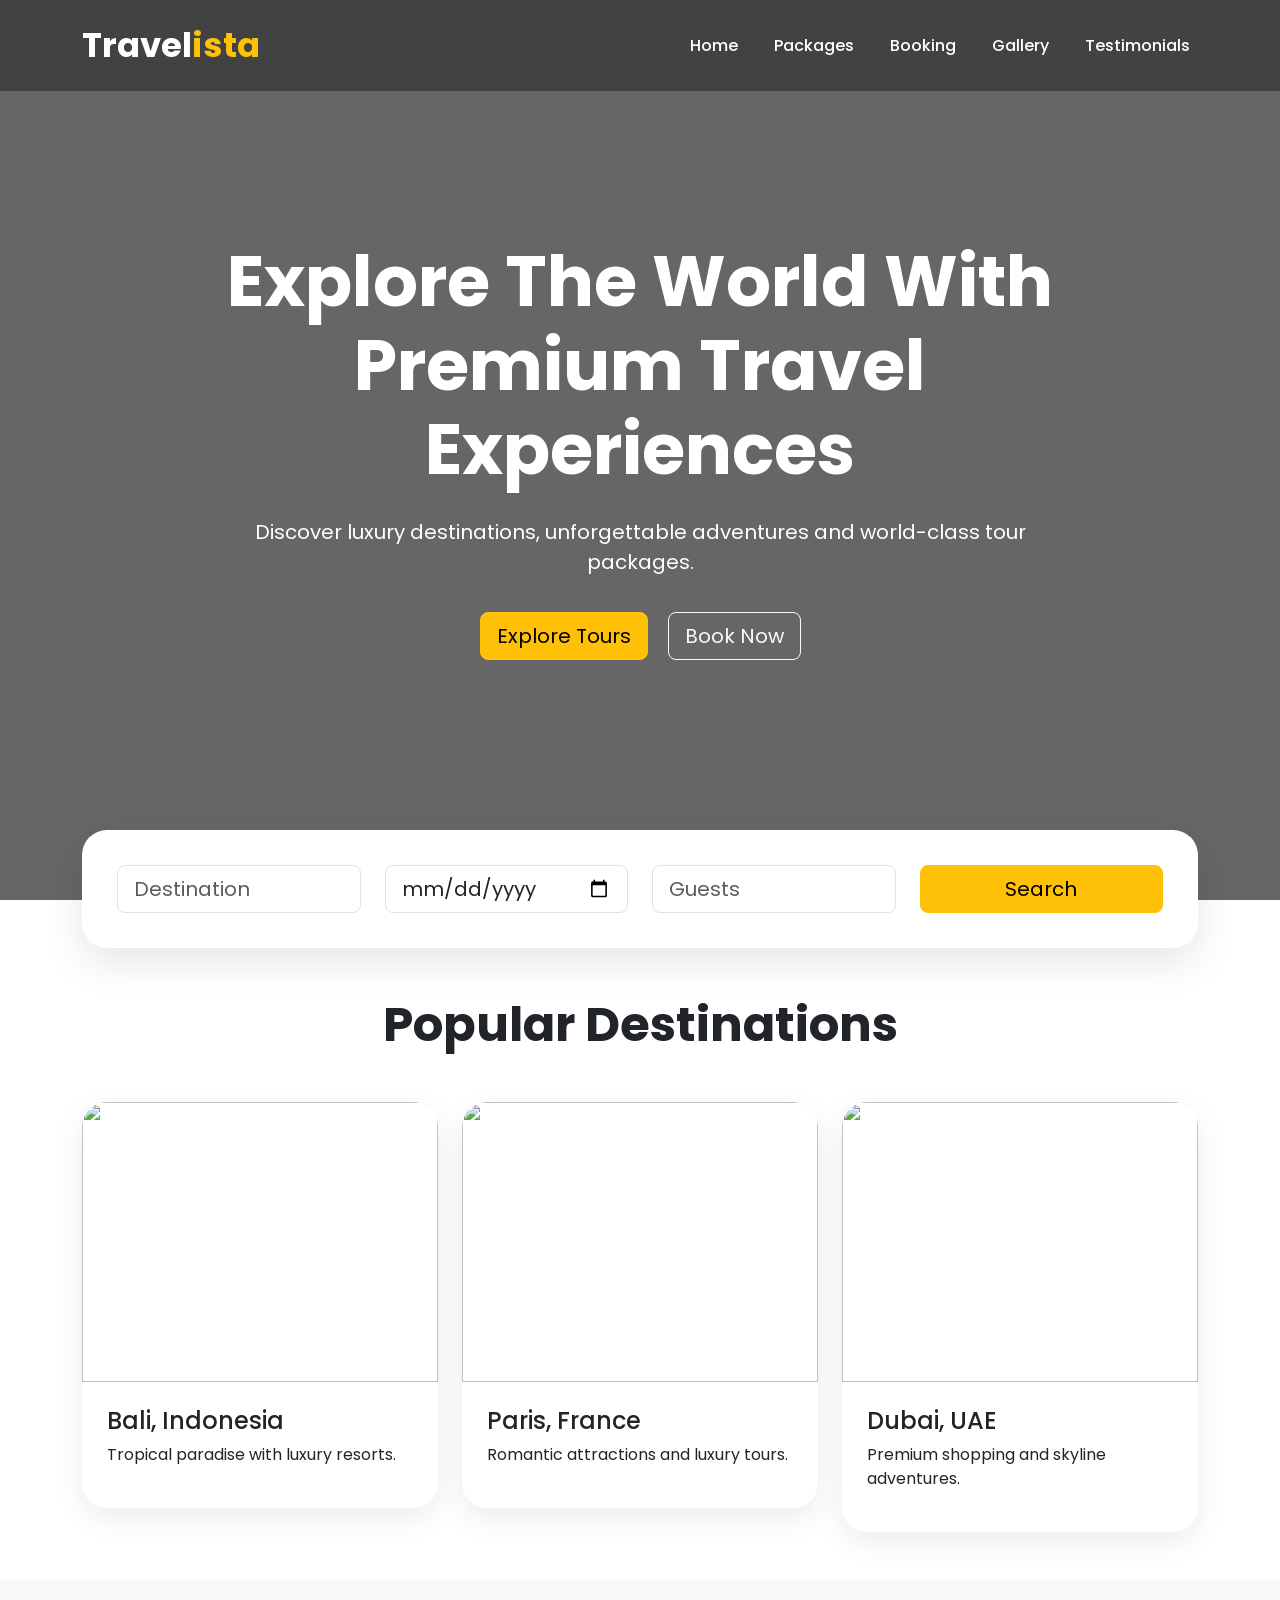
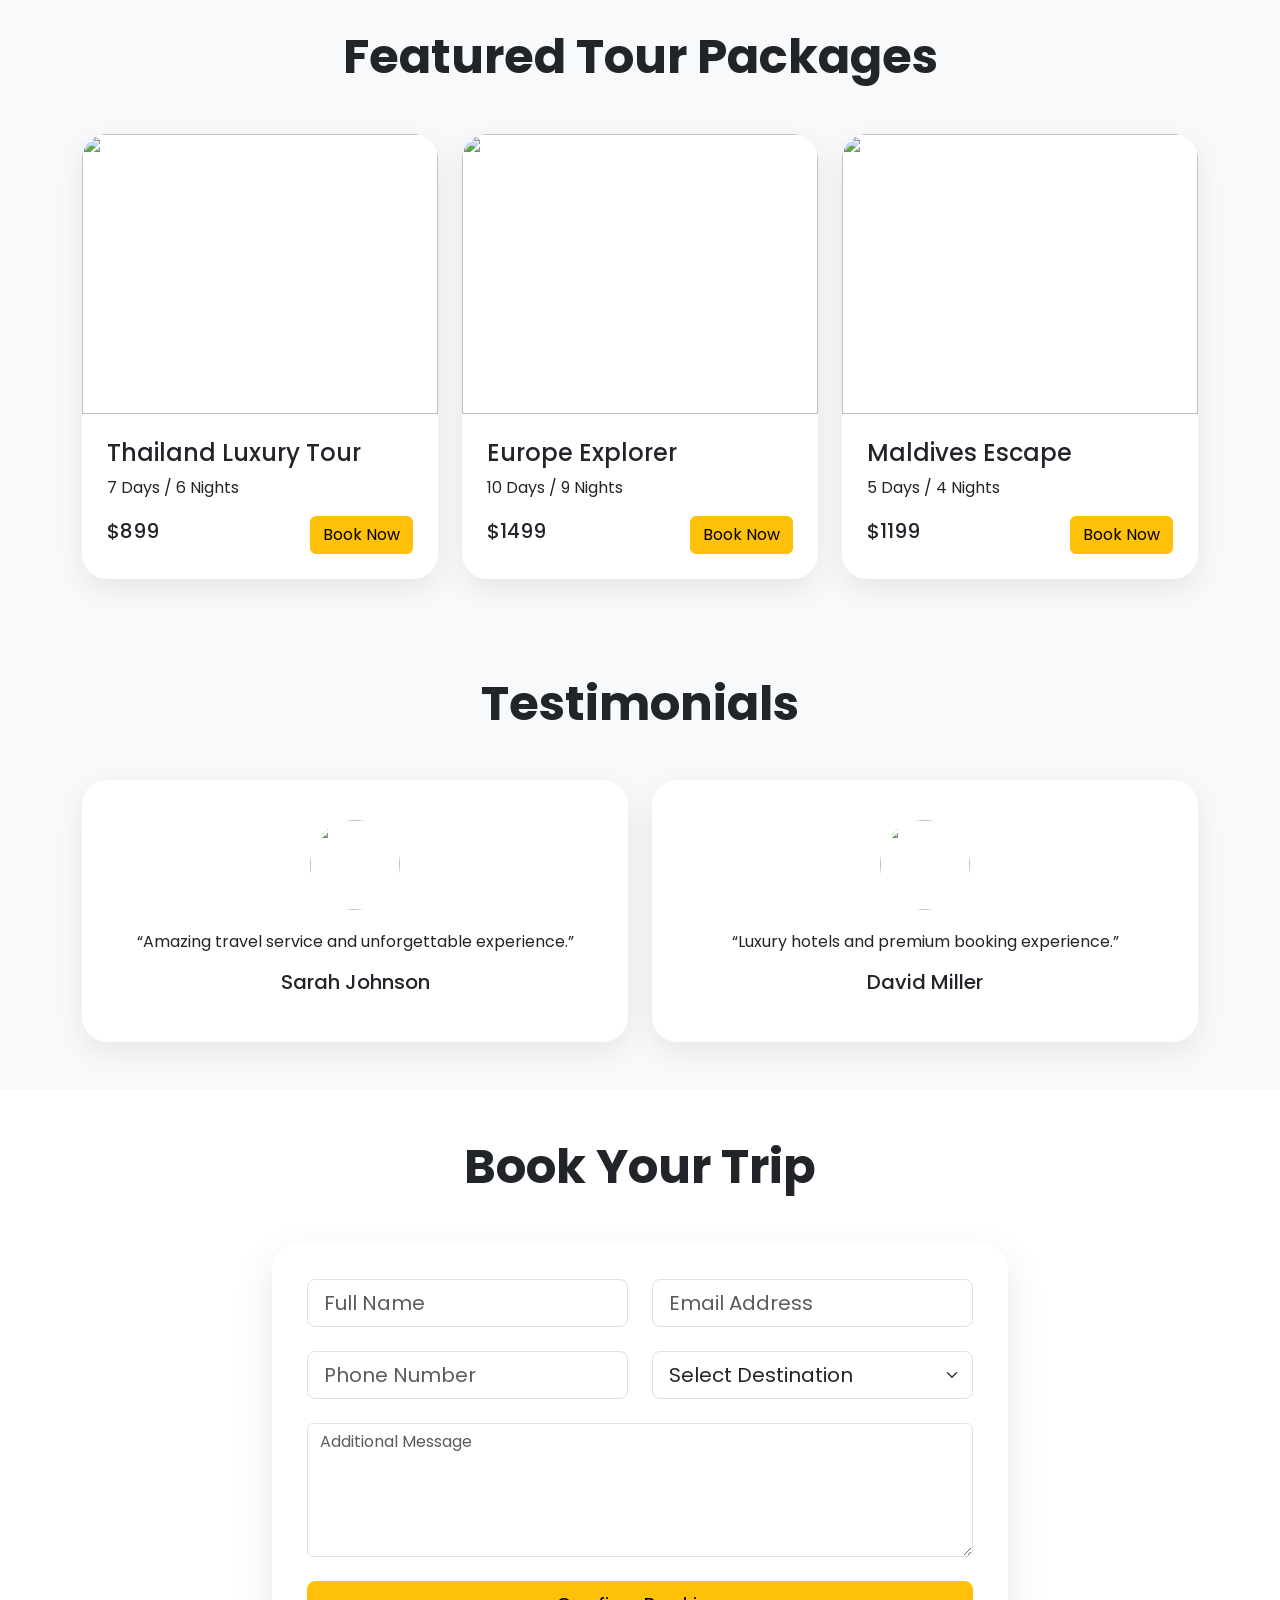
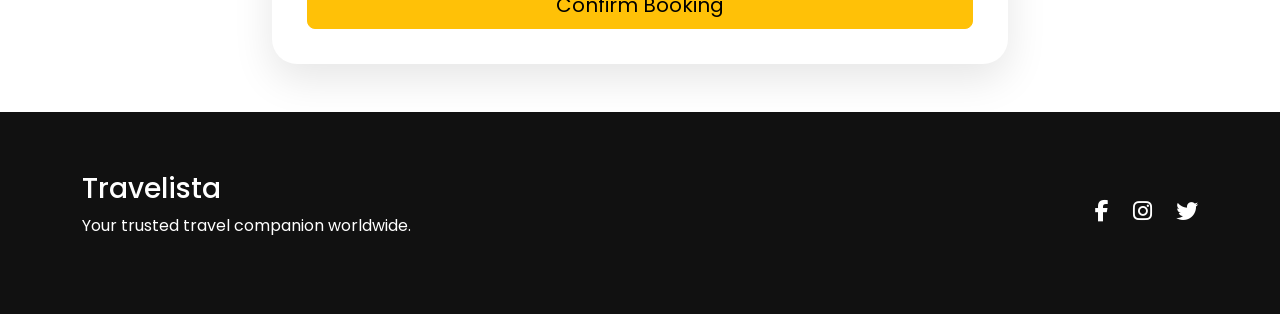
==== index.html @ 7b23ce09 "Add files via upload" ====
<!DOCTYPE html>
<html lang="en">

<head>

  <meta charset="UTF-8">
  <meta name="viewport" content="width=device-width, initial-scale=1.0">

  <title>Travelista - Travel Booking</title>

  <!-- Bootstrap -->

  <link href="https://cdn.jsdelivr.net/npm/bootstrap@5.3.3/dist/css/bootstrap.min.css"
    rel="stylesheet">

  <!-- Font Awesome -->

  <link rel="stylesheet"
    href="https://cdnjs.cloudflare.com/ajax/libs/font-awesome/6.5.2/css/all.min.css">

  <!-- Google Fonts -->

  <link rel="preconnect" href="https://fonts.googleapis.com">

  <link
    href="https://fonts.googleapis.com/css2?family=Poppins:wght@300;400;500;600;700&display=swap"
    rel="stylesheet">

  <!-- CUSTOM CSS -->

  <link rel="stylesheet" href="style.css">

</head>

<body>

  <!-- NAVBAR -->

  <nav class="navbar navbar-expand-lg navbar-dark fixed-top custom-navbar">

    <div class="container">

      <a class="navbar-brand logo" href="#">
        Travel<span>ista</span>
      </a>

      <button class="navbar-toggler"
        type="button"
        data-bs-toggle="collapse"
        data-bs-target="#navbarNav">

        <span class="navbar-toggler-icon"></span>

      </button>

      <div class="collapse navbar-collapse"
        id="navbarNav">

        <ul class="navbar-nav ms-auto">

          <li class="nav-item">
            <a class="nav-link active" href="#">Home</a>
          </li>

          <li class="nav-item">
            <a class="nav-link" href="#packages">Packages</a>
          </li>

          <li class="nav-item">
            <a class="nav-link" href="#booking">Booking</a>
          </li>

          <li class="nav-item">
            <a class="nav-link" href="#gallery">Gallery</a>
          </li>

          <li class="nav-item">
            <a class="nav-link" href="#testimonials">Testimonials</a>
          </li>

        </ul>

      </div>

    </div>

  </nav>

  <!-- HERO -->

  <section class="hero">

    <div class="overlay"></div>

    <div class="container hero-content">

      <h1>
        Explore The World With Premium Travel Experiences
      </h1>

      <p>
        Discover luxury destinations, unforgettable adventures and world-class tour packages.
      </p>

      <div class="hero-buttons">

        <a href="#packages"
          class="btn btn-warning btn-lg">

          Explore Tours

        </a>

        <a href="#booking"
          class="btn btn-outline-light btn-lg">

          Book Now

        </a>

      </div>

    </div>

  </section>

  <!-- SEARCH -->

  <section class="search-section">

    <div class="container">

      <div class="search-box">

        <div class="row g-4 align-items-center">

          <div class="col-lg-3">
            <input type="text"
              class="form-control form-control-lg"
              placeholder="Destination">
          </div>

          <div class="col-lg-3">
            <input type="date"
              class="form-control form-control-lg">
          </div>

          <div class="col-lg-3">
            <input type="number"
              class="form-control form-control-lg"
              placeholder="Guests">
          </div>

          <div class="col-lg-3">
            <button class="btn btn-warning btn-lg w-100">
              Search
            </button>
          </div>

        </div>

      </div>

    </div>

  </section>

  <!-- DESTINATIONS -->

  <section class="py-5">

    <div class="container">

      <div class="text-center mb-5">

        <h2 class="section-title">
          Popular Destinations
        </h2>

      </div>

      <div class="row g-4">

        <div class="col-lg-4">

          <div class="destination-card">

            <img src="https://images.unsplash.com/photo-1537996194471-e657df975ab4?q=80&w=2070&auto=format&fit=crop">

            <div class="card-content">

              <h4>Bali, Indonesia</h4>

              <p>
                Tropical paradise with luxury resorts.
              </p>

            </div>

          </div>

        </div>

        <div class="col-lg-4">

          <div class="destination-card">

            <img src="https://images.unsplash.com/photo-1499856871958-5b9627545d1a?q=80&w=2070&auto=format&fit=crop">

            <div class="card-content">

              <h4>Paris, France</h4>

              <p>
                Romantic attractions and luxury tours.
              </p>

            </div>

          </div>

        </div>

        <div class="col-lg-4">

          <div class="destination-card">

            <img src="https://images.unsplash.com/photo-1512453979798-5ea266f8880c?q=80&w=2070&auto=format&fit=crop">

            <div class="card-content">

              <h4>Dubai, UAE</h4>

              <p>
                Premium shopping and skyline adventures.
              </p>

            </div>

          </div>

        </div>

      </div>

    </div>

  </section>

  <!-- PACKAGES -->

  <section class="packages py-5"
    id="packages">

    <div class="container">

      <div class="text-center mb-5">

        <h2 class="section-title">
          Featured Tour Packages
        </h2>

      </div>

      <div class="row g-4">

        <div class="col-lg-4">

          <div class="package-card">

            <img src="https://images.unsplash.com/photo-1528181304800-259b08848526?q=80&w=2070&auto=format&fit=crop">

            <div class="package-content">

              <h4>Thailand Luxury Tour</h4>

              <p>7 Days / 6 Nights</p>

              <div class="d-flex justify-content-between align-items-center">

                <h5>$899</h5>

                <button class="btn btn-warning">
                  Book Now
                </button>

              </div>

            </div>

          </div>

        </div>

        <div class="col-lg-4">

          <div class="package-card">

            <img src="https://images.unsplash.com/photo-1502602898657-3e91760cbb34?q=80&w=2070&auto=format&fit=crop">

            <div class="package-content">

              <h4>Europe Explorer</h4>

              <p>10 Days / 9 Nights</p>

              <div class="d-flex justify-content-between align-items-center">

                <h5>$1499</h5>

                <button class="btn btn-warning">
                  Book Now
                </button>

              </div>

            </div>

          </div>

        </div>

        <div class="col-lg-4">

          <div class="package-card">

            <img src="https://images.unsplash.com/photo-1573843981267-be1999ff37cd?q=80&w=2070&auto=format&fit=crop">

            <div class="package-content">

              <h4>Maldives Escape</h4>

              <p>5 Days / 4 Nights</p>

              <div class="d-flex justify-content-between align-items-center">

                <h5>$1199</h5>

                <button class="btn btn-warning">
                  Book Now
                </button>

              </div>

            </div>

          </div>

        </div>

      </div>

    </div>

  </section>

  <!-- TESTIMONIALS -->

  <section class="testimonials py-5"
    id="testimonials">

    <div class="container">

      <div class="text-center mb-5">

        <h2 class="section-title">
          Testimonials
        </h2>

      </div>

      <div class="row g-4">

        <div class="col-lg-6">

          <div class="testimonial-card">

            <img src="https://randomuser.me/api/portraits/women/44.jpg">

            <p>
              “Amazing travel service and unforgettable experience.”
            </p>

            <h5>Sarah Johnson</h5>

          </div>

        </div>

        <div class="col-lg-6">

          <div class="testimonial-card">

            <img src="https://randomuser.me/api/portraits/men/32.jpg">

            <p>
              “Luxury hotels and premium booking experience.”
            </p>

            <h5>David Miller</h5>

          </div>

        </div>

      </div>

    </div>

  </section>

  <!-- BOOKING -->

  <section class="py-5"
    id="booking">

    <div class="container">

      <div class="text-center mb-5">

        <h2 class="section-title">
          Book Your Trip
        </h2>

      </div>

      <div class="row justify-content-center">

        <div class="col-lg-8">

          <div class="search-box">

            <form>

              <div class="row g-4">

                <div class="col-md-6">

                  <input type="text"
                    class="form-control form-control-lg"
                    placeholder="Full Name">

                </div>

                <div class="col-md-6">

                  <input type="email"
                    class="form-control form-control-lg"
                    placeholder="Email Address">

                </div>

                <div class="col-md-6">

                  <input type="tel"
                    class="form-control form-control-lg"
                    placeholder="Phone Number">

                </div>

                <div class="col-md-6">

                  <select class="form-select form-select-lg">

                    <option>Select Destination</option>
                    <option>Bali</option>
                    <option>Paris</option>
                    <option>Dubai</option>

                  </select>

                </div>

                <div class="col-12">

                  <textarea rows="5"
                    class="form-control"
                    placeholder="Additional Message"></textarea>

                </div>

                <div class="col-12">

                  <button class="btn btn-warning btn-lg w-100">
                    Confirm Booking
                  </button>

                </div>

              </div>

            </form>

          </div>

        </div>

      </div>

    </div>

  </section>

  <!-- FOOTER -->

  <footer class="footer">

    <div class="container">

      <div class="row align-items-center">

        <div class="col-lg-6">

          <h3>Travelista</h3>

          <p>
            Your trusted travel companion worldwide.
          </p>

        </div>

        <div class="col-lg-6 text-lg-end social-icons">

          <i class="fab fa-facebook-f"></i>
          <i class="fab fa-instagram"></i>
          <i class="fab fa-twitter"></i>

        </div>

      </div>

    </div>

  </footer>

  <!-- Bootstrap JS -->

  <script
    src="https://cdn.jsdelivr.net/npm/bootstrap@5.3.3/dist/js/bootstrap.bundle.min.js">
  </script>

  <!-- CUSTOM JS -->

  <script src="script.js"></script>

</body>

</html>
---- style.css ----
*{
  margin:0;
  padding:0;
  box-sizing:border-box;
}

body{
  font-family:'Poppins',sans-serif;
  overflow-x:hidden;
}

/* NAVBAR */

.custom-navbar{
  background:rgba(0,0,0,0.35);
  backdrop-filter:blur(14px);
  transition:0.4s;
  padding:15px 0;
}

.custom-navbar.scrolled{
  background:#111;
}

.logo{
  font-size:34px;
  font-weight:700;
  color:white !important;
}

.logo span{
  color:#ffc107;
}

.navbar-nav .nav-link{
  color:white !important;
  margin-left:20px;
  font-weight:500;
}

/* HERO */

.hero{
  height:100vh;
  background:url('https://images.unsplash.com/photo-1507525428034-b723cf961d3e?q=80&w=2070&auto=format&fit=crop')
  center/cover no-repeat;
  position:relative;
  display:flex;
  align-items:center;
  justify-content:center;
  text-align:center;
}

.overlay{
  position:absolute;
  inset:0;
  background:rgba(0,0,0,0.6);
}

.hero-content{
  position:relative;
  z-index:2;
  color:white;
  max-width:850px;
}

.hero-content h1{
  font-size:70px;
  font-weight:700;
  margin-bottom:25px;
}

.hero-content p{
  font-size:20px;
  margin-bottom:35px;
}

.hero-buttons{
  display:flex;
  justify-content:center;
  gap:20px;
  flex-wrap:wrap;
}

/* SEARCH */

.search-section{
  margin-top:-70px;
  position:relative;
  z-index:100;
}

.search-box{
  background:white;
  padding:35px;
  border-radius:25px;
  box-shadow:0 15px 40px rgba(0,0,0,0.1);
}

/* TITLES */

.section-title{
  font-size:48px;
  font-weight:700;
}

/* CARDS */

.destination-card,
.package-card,
.testimonial-card{
  border-radius:25px;
  overflow:hidden;
  background:white;
  box-shadow:0 10px 30px rgba(0,0,0,0.08);
  transition:0.5s;
}

.destination-card:hover,
.package-card:hover{
  transform:translateY(-12px);
}

.destination-card img,
.package-card img{
  width:100%;
  height:280px;
  object-fit:cover;
  transition:0.5s;
}

.destination-card:hover img,
.package-card:hover img{
  transform:scale(1.08);
}

.card-content,
.package-content{
  padding:25px;
}

/* PACKAGES */

.packages{
  background:#f8f9fa;
}

/* TESTIMONIALS */

.testimonials{
  background:#f8f9fa;
}

.testimonial-card{
  padding:40px;
  text-align:center;
}

.testimonial-card img{
  width:90px;
  height:90px;
  border-radius:50%;
  object-fit:cover;
  margin-bottom:20px;
}

/* FOOTER */

.footer{
  background:#111;
  color:white;
  padding:60px 0;
}

.social-icons i{
  font-size:22px;
  margin-left:20px;
  cursor:pointer;
  transition:0.3s;
}

.social-icons i:hover{
  color:#ffc107;
}

/* RESPONSIVE */

@media(max-width:768px){

  .hero-content h1{
    font-size:42px;
  }

  .section-title{
    font-size:34px;
  }

}
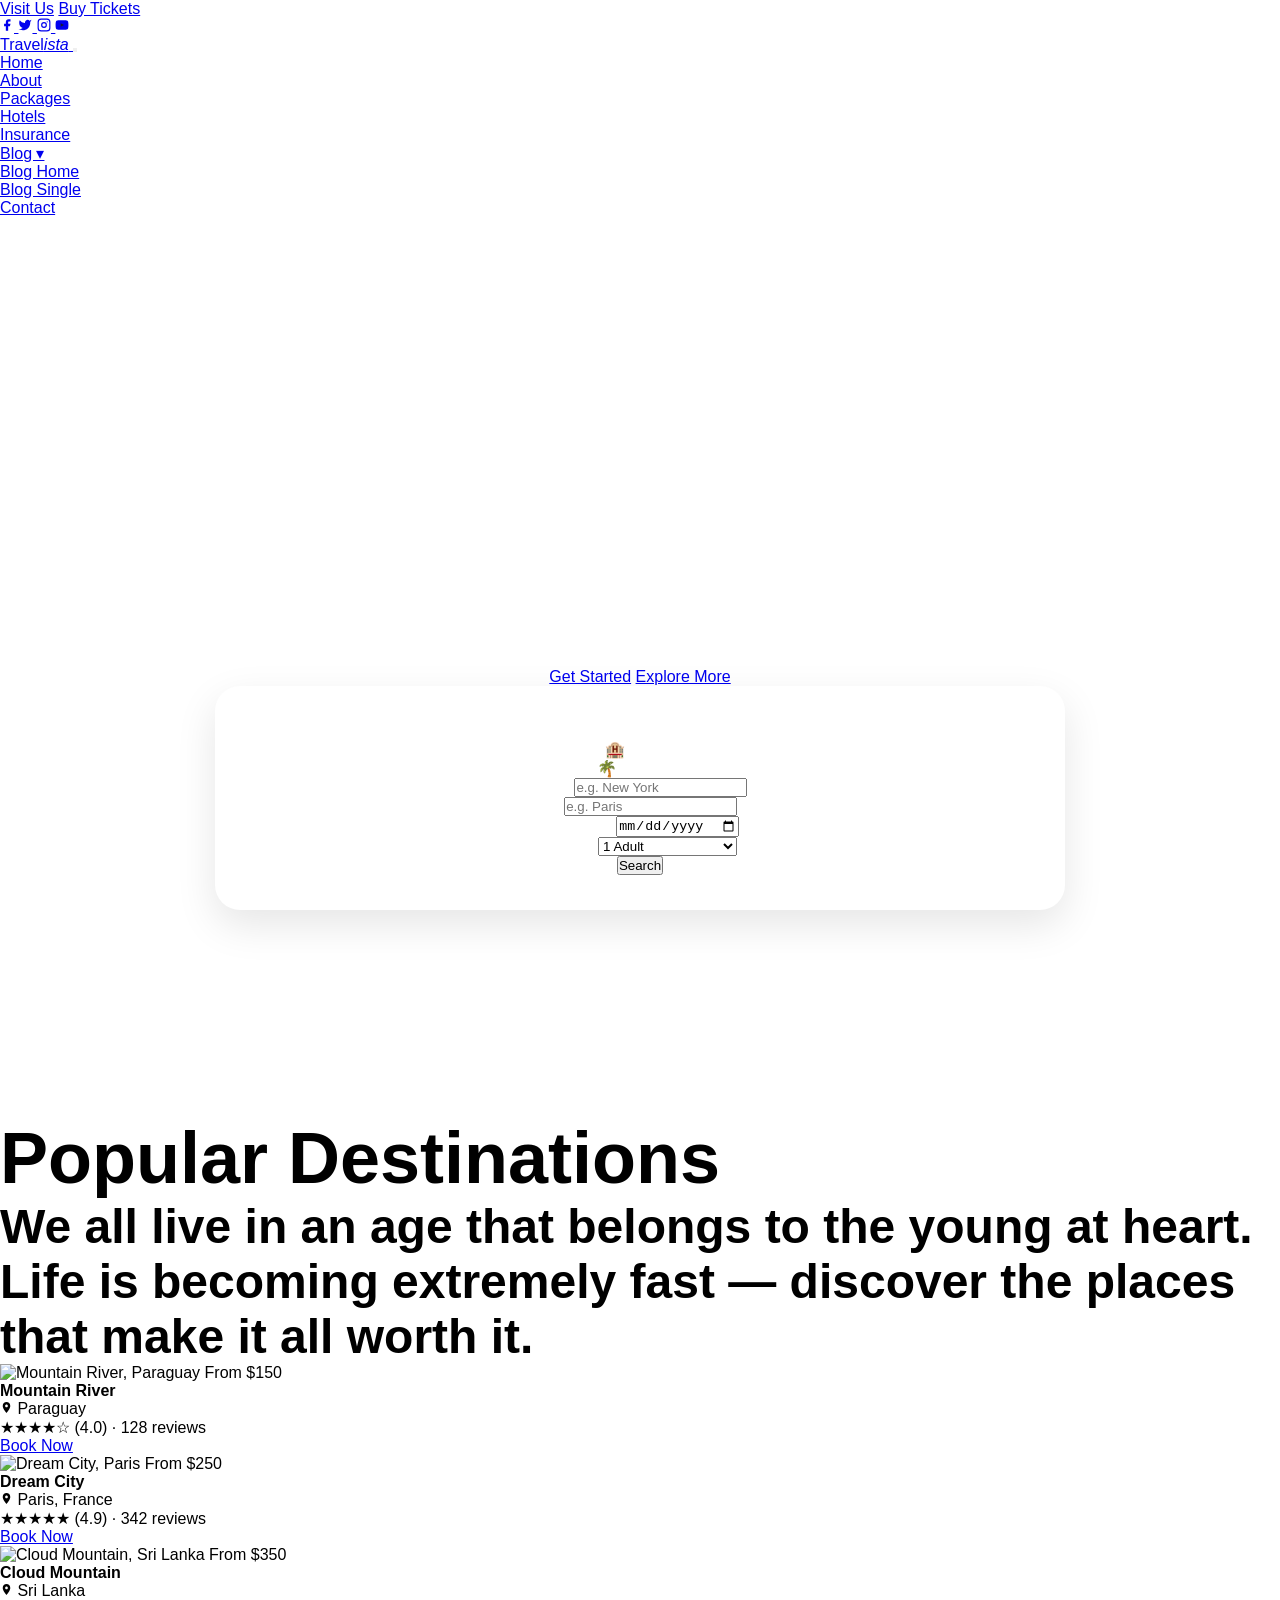
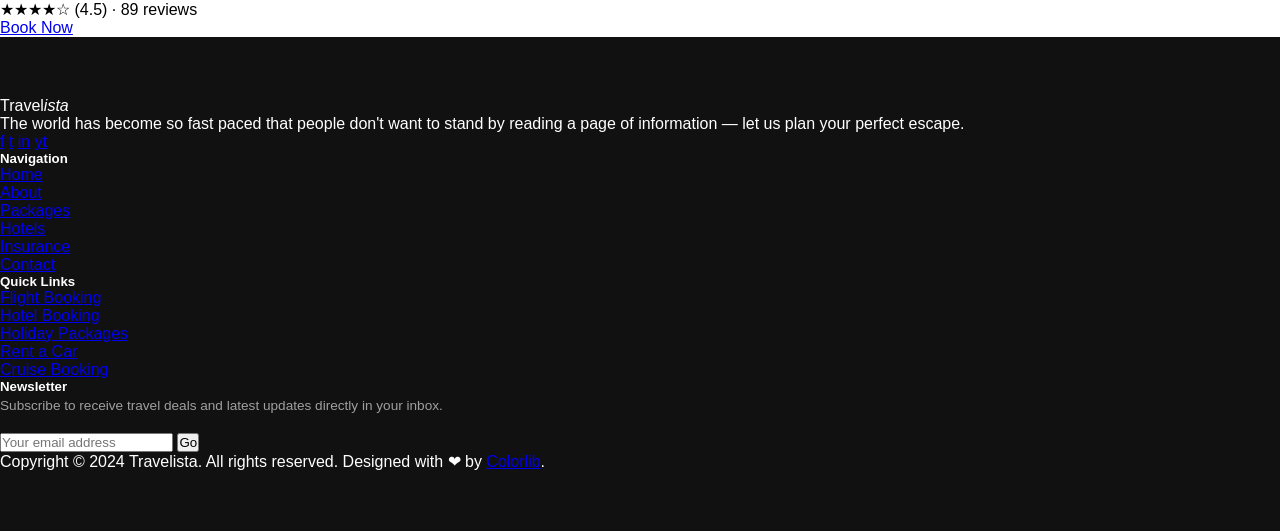
==== commit 3a5c59f0: "Update index.html" ====
--- a/index.html
+++ b/index.html
@@ -1,548 +1,267 @@
 <!DOCTYPE html>
 <html lang="en">
-
 <head>
-
-  <meta charset="UTF-8">
-  <meta name="viewport" content="width=device-width, initial-scale=1.0">
-
-  <title>Travelista - Travel Booking</title>
-
-  <!-- Bootstrap -->
-
-  <link href="https://cdn.jsdelivr.net/npm/bootstrap@5.3.3/dist/css/bootstrap.min.css"
-    rel="stylesheet">
-
-  <!-- Font Awesome -->
-
-  <link rel="stylesheet"
-    href="https://cdnjs.cloudflare.com/ajax/libs/font-awesome/6.5.2/css/all.min.css">
-
-  <!-- Google Fonts -->
-
-  <link rel="preconnect" href="https://fonts.googleapis.com">
-
-  <link
-    href="https://fonts.googleapis.com/css2?family=Poppins:wght@300;400;500;600;700&display=swap"
-    rel="stylesheet">
-
-  <!-- CUSTOM CSS -->
-
-  <link rel="stylesheet" href="style.css">
-
+  <meta charset="UTF-8" />
+  <meta name="viewport" content="width=device-width, initial-scale=1.0" />
+  <meta name="description" content="Travelista - Discover magical travel destinations worldwide. Book flights, hotels and holiday packages." />
+  <title>Travelista - Magical Travel</title>
+  <link rel="stylesheet" href="style.css" />
+  <!-- Google Fonts loaded in CSS -->
 </head>
-
 <body>
 
-  <!-- NAVBAR -->
-
-  <nav class="navbar navbar-expand-lg navbar-dark fixed-top custom-navbar">
-
-    <div class="container">
-
-      <a class="navbar-brand logo" href="#">
-        Travel<span>ista</span>
+  <!-- ============ TOP BAR ============ -->
+  <div class="top-bar">
+    <div class="container">
+      <div class="top-bar-left">
+        <a href="#">Visit Us</a>
+        <a href="#">Buy Tickets</a>
+      </div>
+      <div class="top-bar-social">
+        <a href="#" aria-label="Facebook">
+          <svg xmlns="http://www.w3.org/2000/svg" width="14" height="14" viewBox="0 0 24 24" fill="currentColor"><path d="M18 2h-3a5 5 0 0 0-5 5v3H7v4h3v8h4v-8h3l1-4h-4V7a1 1 0 0 1 1-1h3z"/></svg>
+        </a>
+        <a href="#" aria-label="Twitter">
+          <svg xmlns="http://www.w3.org/2000/svg" width="14" height="14" viewBox="0 0 24 24" fill="currentColor"><path d="M23 3a10.9 10.9 0 0 1-3.14 1.53 4.48 4.48 0 0 0-7.86 3v1A10.66 10.66 0 0 1 3 4s-4 9 5 13a11.64 11.64 0 0 1-7 2c9 5 20 0 20-11.5a4.5 4.5 0 0 0-.08-.83A7.72 7.72 0 0 0 23 3z"/></svg>
+        </a>
+        <a href="#" aria-label="Instagram">
+          <svg xmlns="http://www.w3.org/2000/svg" width="14" height="14" viewBox="0 0 24 24" fill="none" stroke="currentColor" stroke-width="2"><rect x="2" y="2" width="20" height="20" rx="5" ry="5"/><circle cx="12" cy="12" r="4"/><circle cx="17.5" cy="6.5" r="1" fill="currentColor" stroke="none"/></svg>
+        </a>
+        <a href="#" aria-label="YouTube">
+          <svg xmlns="http://www.w3.org/2000/svg" width="14" height="14" viewBox="0 0 24 24" fill="currentColor"><path d="M22.54 6.42a2.78 2.78 0 0 0-1.95-1.96C18.88 4 12 4 12 4s-6.88 0-8.59.46a2.78 2.78 0 0 0-1.95 1.96A29 29 0 0 0 1 12a29 29 0 0 0 .46 5.58A2.78 2.78 0 0 0 3.41 19.6C5.12 20 12 20 12 20s6.88 0 8.59-.46a2.78 2.78 0 0 0 1.95-1.95A29 29 0 0 0 23 12a29 29 0 0 0-.46-5.58z"/><polygon points="9.75 15.02 15.5 12 9.75 8.98 9.75 15.02" fill="#1a1a2e"/></svg>
+        </a>
+      </div>
+    </div>
+  </div>
+
+  <!-- ============ NAVBAR ============ -->
+  <nav class="navbar">
+    <div class="container">
+      <a href="index.html" class="navbar-brand">
+        <span>Travel<em>ista</em></span>
       </a>
 
-      <button class="navbar-toggler"
-        type="button"
-        data-bs-toggle="collapse"
-        data-bs-target="#navbarNav">
-
-        <span class="navbar-toggler-icon"></span>
-
+      <button class="hamburger" aria-label="Toggle navigation">
+        <span></span>
+        <span></span>
+        <span></span>
       </button>
 
-      <div class="collapse navbar-collapse"
-        id="navbarNav">
-
-        <ul class="navbar-nav ms-auto">
-
-          <li class="nav-item">
-            <a class="nav-link active" href="#">Home</a>
-          </li>
-
-          <li class="nav-item">
-            <a class="nav-link" href="#packages">Packages</a>
-          </li>
-
-          <li class="nav-item">
-            <a class="nav-link" href="#booking">Booking</a>
-          </li>
-
-          <li class="nav-item">
-            <a class="nav-link" href="#gallery">Gallery</a>
-          </li>
-
-          <li class="nav-item">
-            <a class="nav-link" href="#testimonials">Testimonials</a>
-          </li>
-
-        </ul>
-
-      </div>
-
-    </div>
-
+      <ul class="nav-links">
+        <li class="active"><a href="index.html">Home</a></li>
+        <li><a href="#">About</a></li>
+        <li><a href="packages.html">Packages</a></li>
+        <li><a href="#">Hotels</a></li>
+        <li><a href="#">Insurance</a></li>
+        <li>
+          <a href="#">Blog ▾</a>
+          <ul class="dropdown">
+            <li><a href="#">Blog Home</a></li>
+            <li><a href="#">Blog Single</a></li>
+          </ul>
+        </li>
+        <li><a href="#">Contact</a></li>
+      </ul>
+    </div>
   </nav>
 
-  <!-- HERO -->
-
-  <section class="hero">
-
-    <div class="overlay"></div>
-
-    <div class="container hero-content">
-
-      <h1>
-        Explore The World With Premium Travel Experiences
-      </h1>
-
-      <p>
-        Discover luxury destinations, unforgettable adventures and world-class tour packages.
-      </p>
-
-      <div class="hero-buttons">
-
-        <a href="#packages"
-          class="btn btn-warning btn-lg">
-
-          Explore Tours
-
-        </a>
-
-        <a href="#booking"
-          class="btn btn-outline-light btn-lg">
-
-          Book Now
-
-        </a>
-
-      </div>
-
-    </div>
-
+  <!-- ============ HERO SECTION ============ -->
+  <section class="hero" id="home">
+    <div class="container">
+      <div class="hero-content">
+        <p class="tagline">Away from monotonous life</p>
+        <h1>Magical Travel</h1>
+        <p>If you are looking for a unique travel experience, we have curated the finest destinations across the globe. Adventure awaits those who dare to explore.</p>
+        <div class="hero-btns">
+          <a href="packages.html" class="btn btn-primary">Get Started</a>
+          <a href="#destinations" class="btn btn-outline">Explore More</a>
+        </div>
+
+        <!-- Search Box inside hero -->
+        <div class="search-box">
+          <div class="search-tabs">
+            <div class="search-tab active" id="tab-flights">✈ Flights</div>
+            <div class="search-tab" id="tab-hotels">🏨 Hotels</div>
+            <div class="search-tab" id="tab-holidays">🌴 Holidays</div>
+          </div>
+          <div class="search-form">
+            <div class="form-group">
+              <label for="from">From</label>
+              <input type="text" id="from" placeholder="e.g. New York" />
+            </div>
+            <div class="form-group">
+              <label for="to">To</label>
+              <input type="text" id="to" placeholder="e.g. Paris" />
+            </div>
+            <div class="form-group">
+              <label for="date">Departure</label>
+              <input type="date" id="date" />
+            </div>
+            <div class="form-group">
+              <label for="guests">Guests</label>
+              <select id="guests">
+                <option>1 Adult</option>
+                <option>2 Adults</option>
+                <option>2 Adults, 1 Child</option>
+                <option>2 Adults, 2 Children</option>
+                <option>Group (5+)</option>
+              </select>
+            </div>
+            <button class="search-btn">Search</button>
+          </div>
+        </div>
+      </div>
+    </div>
   </section>
 
-  <!-- SEARCH -->
-
-  <section class="search-section">
-
-    <div class="container">
-
-      <div class="search-box">
-
-        <div class="row g-4 align-items-center">
-
-          <div class="col-lg-3">
-            <input type="text"
-              class="form-control form-control-lg"
-              placeholder="Destination">
-          </div>
-
-          <div class="col-lg-3">
-            <input type="date"
-              class="form-control form-control-lg">
-          </div>
-
-          <div class="col-lg-3">
-            <input type="number"
-              class="form-control form-control-lg"
-              placeholder="Guests">
-          </div>
-
-          <div class="col-lg-3">
-            <button class="btn btn-warning btn-lg w-100">
-              Search
-            </button>
-          </div>
-
-        </div>
-
-      </div>
-
-    </div>
-
+  <!-- ============ POPULAR DESTINATIONS ============ -->
+  <section class="destinations" id="destinations">
+    <div class="container">
+      <div class="section-title reveal">
+        <h2>Popular Destinations</h2>
+        <p>We all live in an age that belongs to the young at heart. Life is becoming extremely fast — discover the places that make it all worth it.</p>
+      </div>
+
+      <div class="destinations-grid">
+
+        <!-- Card 1 -->
+        <div class="dest-card reveal">
+          <div class="dest-card-img">
+            <img
+              src="https://images.unsplash.com/photo-1506905925346-21bda4d32df4?w=600&q=80"
+              alt="Mountain River, Paraguay"
+              loading="lazy"
+            />
+            <span class="dest-price">From $150</span>
+          </div>
+          <div class="dest-card-body">
+            <h4>Mountain River</h4>
+            <div class="dest-location">
+              <svg xmlns="http://www.w3.org/2000/svg" width="13" height="13" viewBox="0 0 24 24" fill="currentColor"><path d="M12 2C8.13 2 5 5.13 5 9c0 5.25 7 13 7 13s7-7.75 7-13c0-3.87-3.13-7-7-7zm0 9.5c-1.38 0-2.5-1.12-2.5-2.5s1.12-2.5 2.5-2.5 2.5 1.12 2.5 2.5-1.12 2.5-2.5 2.5z"/></svg>
+              Paraguay
+            </div>
+            <div class="dest-meta">
+              <div class="dest-rating">
+                <span class="stars">★★★★☆</span>
+                <span>(4.0) · 128 reviews</span>
+              </div>
+              <a href="booking.html" class="dest-book">Book Now</a>
+            </div>
+          </div>
+        </div>
+
+        <!-- Card 2 -->
+        <div class="dest-card reveal">
+          <div class="dest-card-img">
+            <img
+              src="https://images.unsplash.com/photo-1499856871958-5b9627545d1a?w=600&q=80"
+              alt="Dream City, Paris"
+              loading="lazy"
+            />
+            <span class="dest-price">From $250</span>
+          </div>
+          <div class="dest-card-body">
+            <h4>Dream City</h4>
+            <div class="dest-location">
+              <svg xmlns="http://www.w3.org/2000/svg" width="13" height="13" viewBox="0 0 24 24" fill="currentColor"><path d="M12 2C8.13 2 5 5.13 5 9c0 5.25 7 13 7 13s7-7.75 7-13c0-3.87-3.13-7-7-7zm0 9.5c-1.38 0-2.5-1.12-2.5-2.5s1.12-2.5 2.5-2.5 2.5 1.12 2.5 2.5-1.12 2.5-2.5 2.5z"/></svg>
+              Paris, France
+            </div>
+            <div class="dest-meta">
+              <div class="dest-rating">
+                <span class="stars">★★★★★</span>
+                <span>(4.9) · 342 reviews</span>
+              </div>
+              <a href="booking.html" class="dest-book">Book Now</a>
+            </div>
+          </div>
+        </div>
+
+        <!-- Card 3 -->
+        <div class="dest-card reveal">
+          <div class="dest-card-img">
+            <img
+              src="https://images.unsplash.com/photo-1586861203927-800a5acdcc4d?w=600&q=80"
+              alt="Cloud Mountain, Sri Lanka"
+              loading="lazy"
+            />
+            <span class="dest-price">From $350</span>
+          </div>
+          <div class="dest-card-body">
+            <h4>Cloud Mountain</h4>
+            <div class="dest-location">
+              <svg xmlns="http://www.w3.org/2000/svg" width="13" height="13" viewBox="0 0 24 24" fill="currentColor"><path d="M12 2C8.13 2 5 5.13 5 9c0 5.25 7 13 7 13s7-7.75 7-13c0-3.87-3.13-7-7-7zm0 9.5c-1.38 0-2.5-1.12-2.5-2.5s1.12-2.5 2.5-2.5 2.5 1.12 2.5 2.5-1.12 2.5-2.5 2.5z"/></svg>
+              Sri Lanka
+            </div>
+            <div class="dest-meta">
+              <div class="dest-rating">
+                <span class="stars">★★★★☆</span>
+                <span>(4.5) · 89 reviews</span>
+              </div>
+              <a href="booking.html" class="dest-book">Book Now</a>
+            </div>
+          </div>
+        </div>
+
+      </div>
+    </div>
   </section>
 
-  <!-- DESTINATIONS -->
-
-  <section class="py-5">
-
-    <div class="container">
-
-      <div class="text-center mb-5">
-
-        <h2 class="section-title">
-          Popular Destinations
-        </h2>
-
-      </div>
-
-      <div class="row g-4">
-
-        <div class="col-lg-4">
-
-          <div class="destination-card">
-
-            <img src="https://images.unsplash.com/photo-1537996194471-e657df975ab4?q=80&w=2070&auto=format&fit=crop">
-
-            <div class="card-content">
-
-              <h4>Bali, Indonesia</h4>
-
-              <p>
-                Tropical paradise with luxury resorts.
-              </p>
-
-            </div>
-
-          </div>
-
-        </div>
-
-        <div class="col-lg-4">
-
-          <div class="destination-card">
-
-            <img src="https://images.unsplash.com/photo-1499856871958-5b9627545d1a?q=80&w=2070&auto=format&fit=crop">
-
-            <div class="card-content">
-
-              <h4>Paris, France</h4>
-
-              <p>
-                Romantic attractions and luxury tours.
-              </p>
-
-            </div>
-
-          </div>
-
-        </div>
-
-        <div class="col-lg-4">
-
-          <div class="destination-card">
-
-            <img src="https://images.unsplash.com/photo-1512453979798-5ea266f8880c?q=80&w=2070&auto=format&fit=crop">
-
-            <div class="card-content">
-
-              <h4>Dubai, UAE</h4>
-
-              <p>
-                Premium shopping and skyline adventures.
-              </p>
-
-            </div>
-
-          </div>
-
-        </div>
-
-      </div>
-
-    </div>
-
-  </section>
-
-  <!-- PACKAGES -->
-
-  <section class="packages py-5"
-    id="packages">
-
-    <div class="container">
-
-      <div class="text-center mb-5">
-
-        <h2 class="section-title">
-          Featured Tour Packages
-        </h2>
-
-      </div>
-
-      <div class="row g-4">
-
-        <div class="col-lg-4">
-
-          <div class="package-card">
-
-            <img src="https://images.unsplash.com/photo-1528181304800-259b08848526?q=80&w=2070&auto=format&fit=crop">
-
-            <div class="package-content">
-
-              <h4>Thailand Luxury Tour</h4>
-
-              <p>7 Days / 6 Nights</p>
-
-              <div class="d-flex justify-content-between align-items-center">
-
-                <h5>$899</h5>
-
-                <button class="btn btn-warning">
-                  Book Now
-                </button>
-
-              </div>
-
-            </div>
-
-          </div>
-
-        </div>
-
-        <div class="col-lg-4">
-
-          <div class="package-card">
-
-            <img src="https://images.unsplash.com/photo-1502602898657-3e91760cbb34?q=80&w=2070&auto=format&fit=crop">
-
-            <div class="package-content">
-
-              <h4>Europe Explorer</h4>
-
-              <p>10 Days / 9 Nights</p>
-
-              <div class="d-flex justify-content-between align-items-center">
-
-                <h5>$1499</h5>
-
-                <button class="btn btn-warning">
-                  Book Now
-                </button>
-
-              </div>
-
-            </div>
-
-          </div>
-
-        </div>
-
-        <div class="col-lg-4">
-
-          <div class="package-card">
-
-            <img src="https://images.unsplash.com/photo-1573843981267-be1999ff37cd?q=80&w=2070&auto=format&fit=crop">
-
-            <div class="package-content">
-
-              <h4>Maldives Escape</h4>
-
-              <p>5 Days / 4 Nights</p>
-
-              <div class="d-flex justify-content-between align-items-center">
-
-                <h5>$1199</h5>
-
-                <button class="btn btn-warning">
-                  Book Now
-                </button>
-
-              </div>
-
-            </div>
-
-          </div>
-
-        </div>
-
-      </div>
-
-    </div>
-
-  </section>
-
-  <!-- TESTIMONIALS -->
-
-  <section class="testimonials py-5"
-    id="testimonials">
-
-    <div class="container">
-
-      <div class="text-center mb-5">
-
-        <h2 class="section-title">
-          Testimonials
-        </h2>
-
-      </div>
-
-      <div class="row g-4">
-
-        <div class="col-lg-6">
-
-          <div class="testimonial-card">
-
-            <img src="https://randomuser.me/api/portraits/women/44.jpg">
-
-            <p>
-              “Amazing travel service and unforgettable experience.”
-            </p>
-
-            <h5>Sarah Johnson</h5>
-
-          </div>
-
-        </div>
-
-        <div class="col-lg-6">
-
-          <div class="testimonial-card">
-
-            <img src="https://randomuser.me/api/portraits/men/32.jpg">
-
-            <p>
-              “Luxury hotels and premium booking experience.”
-            </p>
-
-            <h5>David Miller</h5>
-
-          </div>
-
-        </div>
-
-      </div>
-
-    </div>
-
-  </section>
-
-  <!-- BOOKING -->
-
-  <section class="py-5"
-    id="booking">
-
-    <div class="container">
-
-      <div class="text-center mb-5">
-
-        <h2 class="section-title">
-          Book Your Trip
-        </h2>
-
-      </div>
-
-      <div class="row justify-content-center">
-
-        <div class="col-lg-8">
-
-          <div class="search-box">
-
-            <form>
-
-              <div class="row g-4">
-
-                <div class="col-md-6">
-
-                  <input type="text"
-                    class="form-control form-control-lg"
-                    placeholder="Full Name">
-
-                </div>
-
-                <div class="col-md-6">
-
-                  <input type="email"
-                    class="form-control form-control-lg"
-                    placeholder="Email Address">
-
-                </div>
-
-                <div class="col-md-6">
-
-                  <input type="tel"
-                    class="form-control form-control-lg"
-                    placeholder="Phone Number">
-
-                </div>
-
-                <div class="col-md-6">
-
-                  <select class="form-select form-select-lg">
-
-                    <option>Select Destination</option>
-                    <option>Bali</option>
-                    <option>Paris</option>
-                    <option>Dubai</option>
-
-                  </select>
-
-                </div>
-
-                <div class="col-12">
-
-                  <textarea rows="5"
-                    class="form-control"
-                    placeholder="Additional Message"></textarea>
-
-                </div>
-
-                <div class="col-12">
-
-                  <button class="btn btn-warning btn-lg w-100">
-                    Confirm Booking
-                  </button>
-
-                </div>
-
-              </div>
-
-            </form>
-
-          </div>
-
-        </div>
-
-      </div>
-
-    </div>
-
-  </section>
-
-  <!-- FOOTER -->
-
+  <!-- ============ FOOTER ============ -->
   <footer class="footer">
-
-    <div class="container">
-
-      <div class="row align-items-center">
-
-        <div class="col-lg-6">
-
-          <h3>Travelista</h3>
-
-          <p>
-            Your trusted travel companion worldwide.
-          </p>
-
-        </div>
-
-        <div class="col-lg-6 text-lg-end social-icons">
-
-          <i class="fab fa-facebook-f"></i>
-          <i class="fab fa-instagram"></i>
-          <i class="fab fa-twitter"></i>
-
-        </div>
-
-      </div>
-
-    </div>
-
+    <div class="container">
+      <div class="footer-grid">
+
+        <div class="footer-brand">
+          <div class="footer-brand-name">Travel<em>ista</em></div>
+          <p>The world has become so fast paced that people don't want to stand by reading a page of information — let us plan your perfect escape.</p>
+          <div class="footer-social">
+            <a href="#" aria-label="Facebook">f</a>
+            <a href="#" aria-label="Twitter">t</a>
+            <a href="#" aria-label="Instagram">in</a>
+            <a href="#" aria-label="YouTube">yt</a>
+          </div>
+        </div>
+
+        <div class="footer-col">
+          <h5>Navigation</h5>
+          <ul>
+            <li><a href="index.html">Home</a></li>
+            <li><a href="#">About</a></li>
+            <li><a href="packages.html">Packages</a></li>
+            <li><a href="#">Hotels</a></li>
+            <li><a href="#">Insurance</a></li>
+            <li><a href="#">Contact</a></li>
+          </ul>
+        </div>
+
+        <div class="footer-col">
+          <h5>Quick Links</h5>
+          <ul>
+            <li><a href="#">Flight Booking</a></li>
+            <li><a href="#">Hotel Booking</a></li>
+            <li><a href="#">Holiday Packages</a></li>
+            <li><a href="#">Rent a Car</a></li>
+            <li><a href="#">Cruise Booking</a></li>
+          </ul>
+        </div>
+
+        <div class="footer-col">
+          <h5>Newsletter</h5>
+          <p style="font-size:0.85rem;line-height:1.7;margin-bottom:16px;color:rgba(255,255,255,0.6);">Subscribe to receive travel deals and latest updates directly in your inbox.</p>
+          <div class="newsletter-form">
+            <input type="email" placeholder="Your email address" />
+            <button>Go</button>
+          </div>
+        </div>
+
+      </div>
+
+      <div class="footer-bottom">
+        <p>Copyright &copy; 2024 Travelista. All rights reserved. Designed with ❤ by <a href="#">Colorlib</a>.</p>
+      </div>
+    </div>
   </footer>
 
-  <!-- Bootstrap JS -->
-
-  <script
-    src="https://cdn.jsdelivr.net/npm/bootstrap@5.3.3/dist/js/bootstrap.bundle.min.js">
-  </script>
-
-  <!-- CUSTOM JS -->
-
   <script src="script.js"></script>
-
 </body>
-
-</html>+</html>
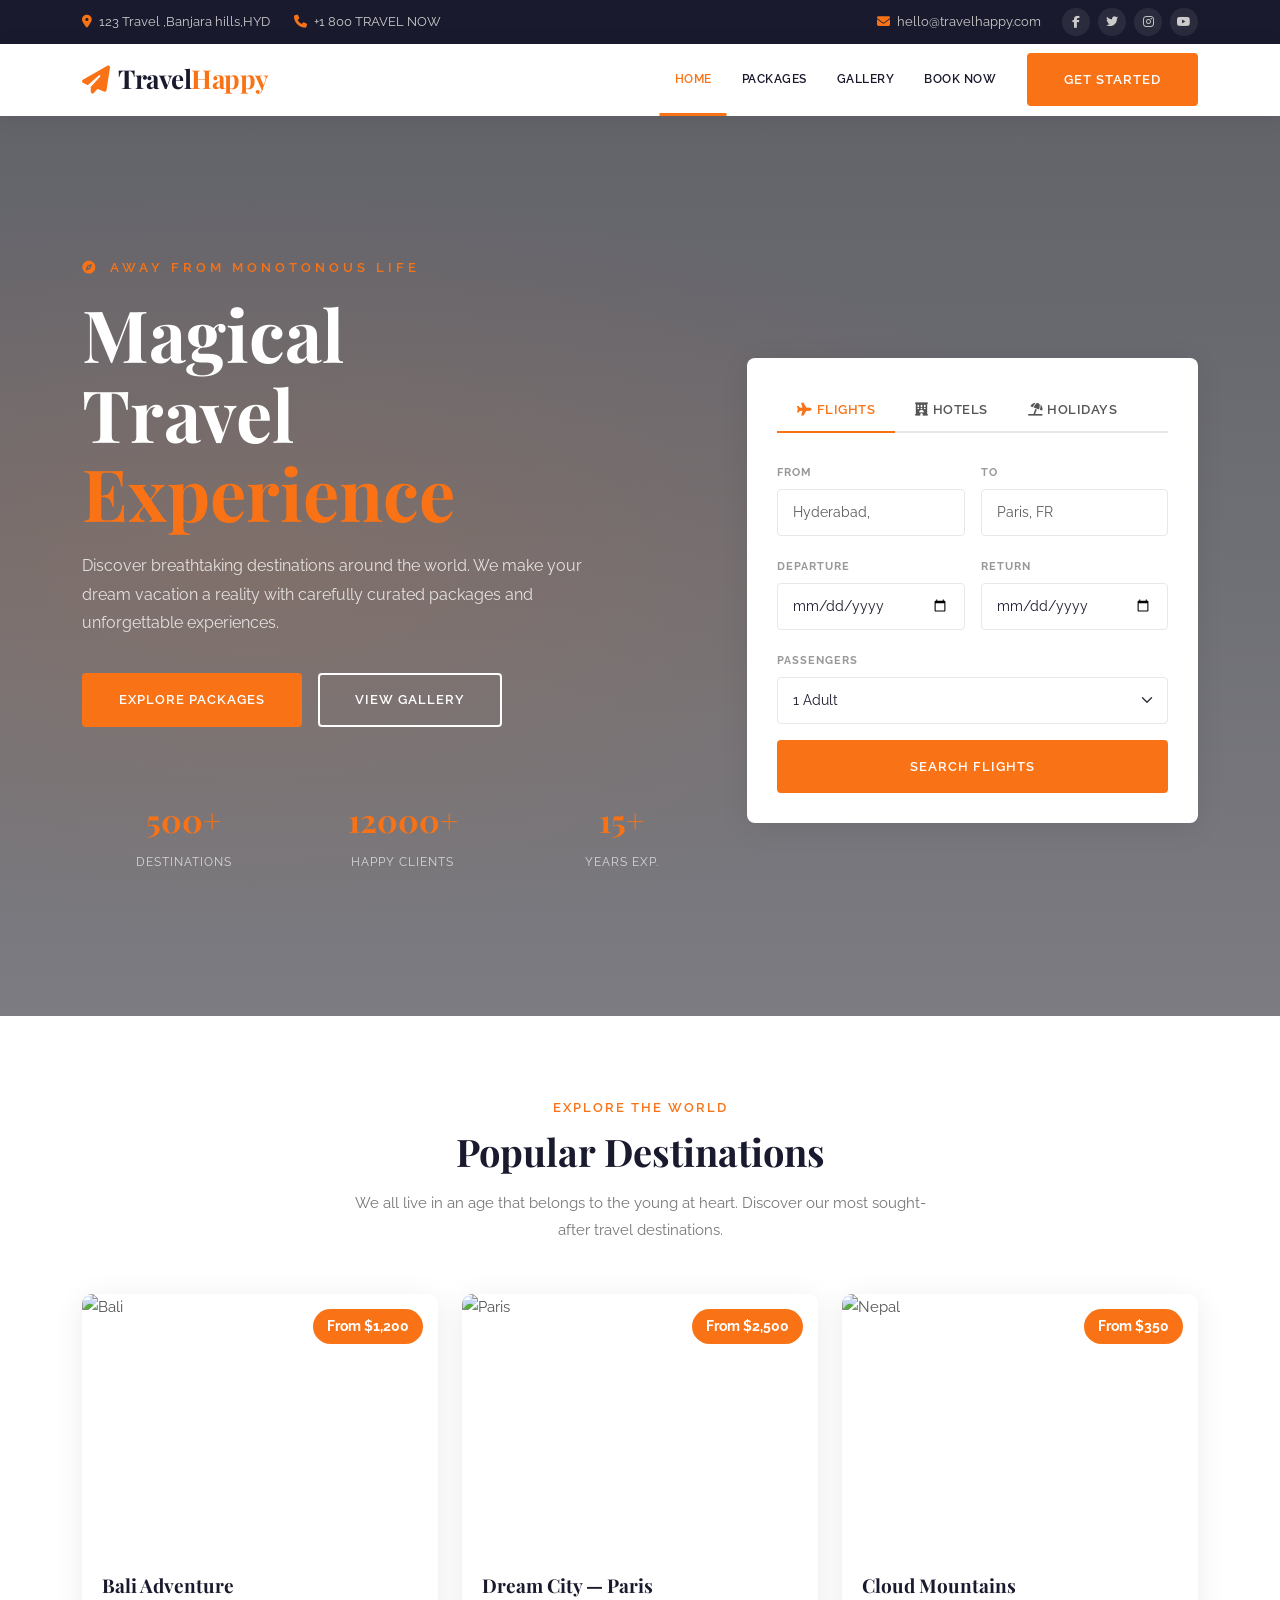
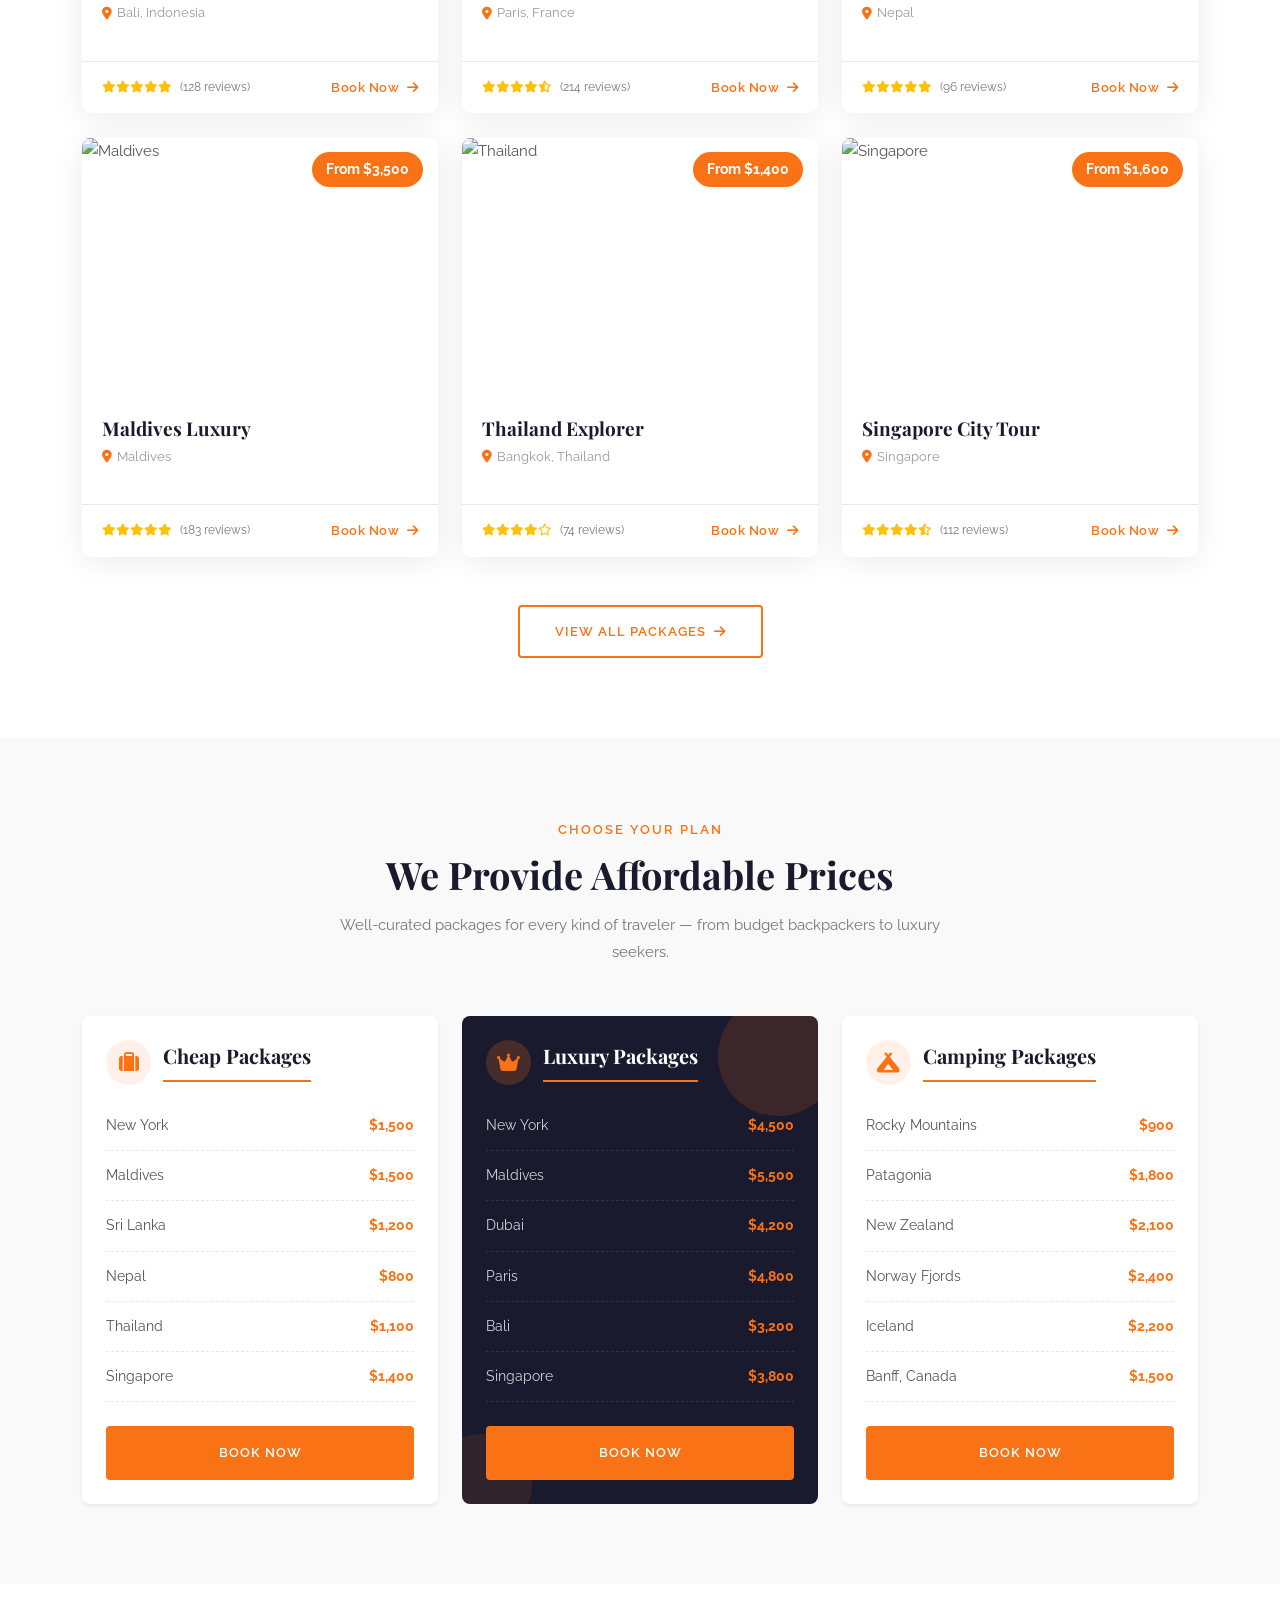
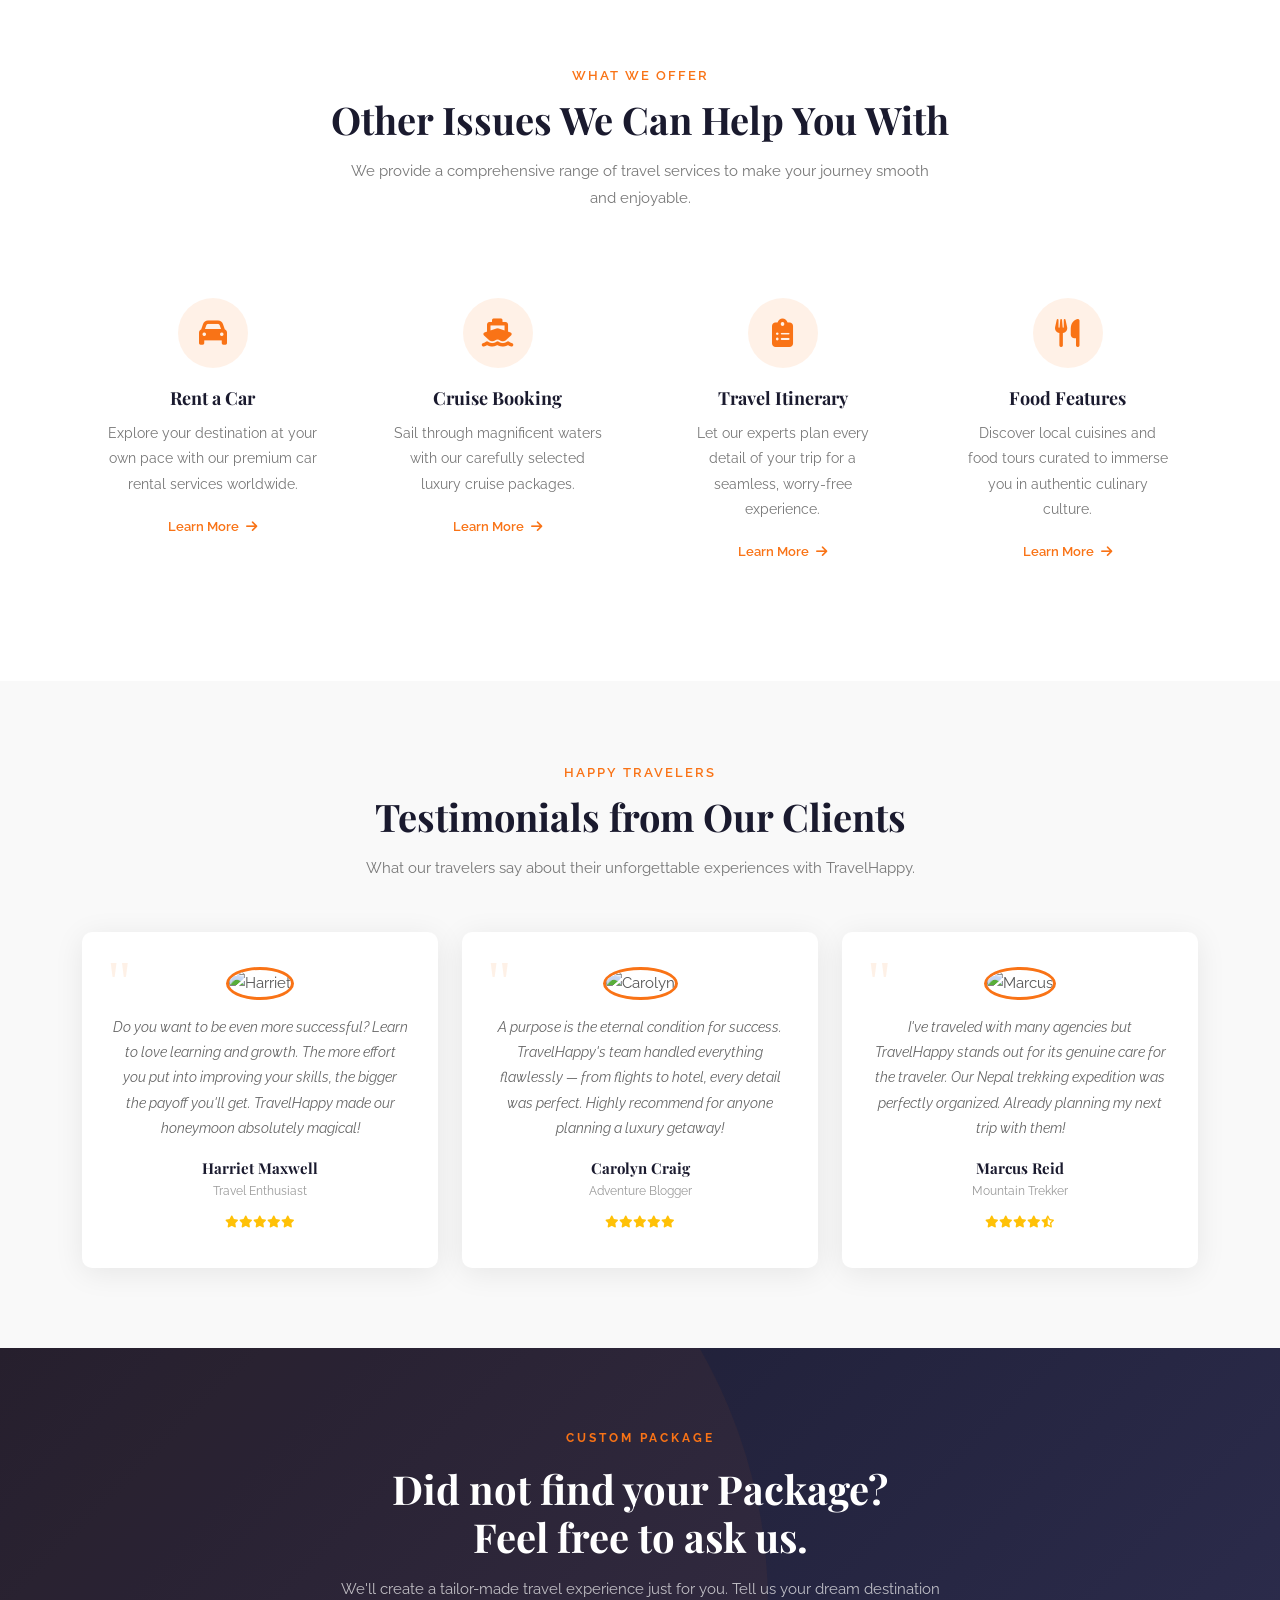
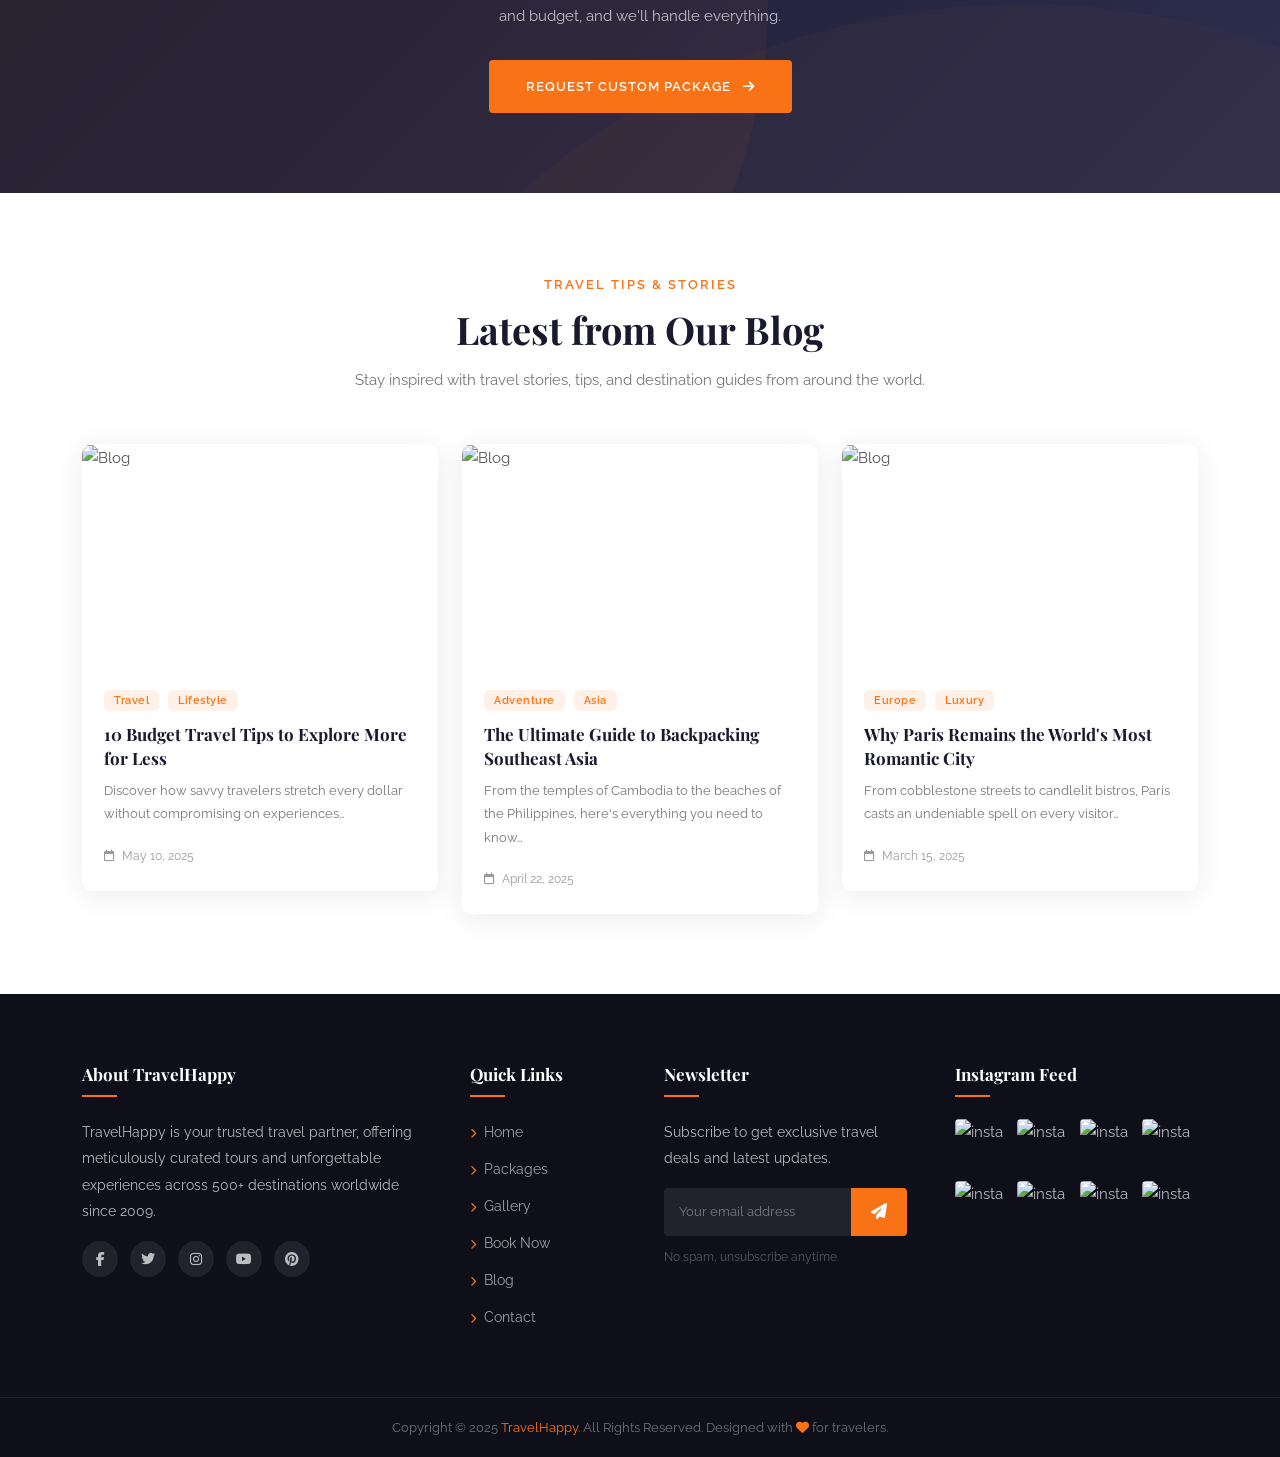
==== commit 51471588: "Initial commit" ====
--- a/index.html
+++ b/index.html
@@ -1,267 +1,649 @@
-<!DOCTYPE html>
-<html lang="en">
-<head>
-  <meta charset="UTF-8" />
-  <meta name="viewport" content="width=device-width, initial-scale=1.0" />
-  <meta name="description" content="Travelista - Discover magical travel destinations worldwide. Book flights, hotels and holiday packages." />
-  <title>Travelista - Magical Travel</title>
-  <link rel="stylesheet" href="style.css" />
-  <!-- Google Fonts loaded in CSS -->
-</head>
-<body>
-
-  <!-- ============ TOP BAR ============ -->
-  <div class="top-bar">
-    <div class="container">
-      <div class="top-bar-left">
-        <a href="#">Visit Us</a>
-        <a href="#">Buy Tickets</a>
-      </div>
-      <div class="top-bar-social">
-        <a href="#" aria-label="Facebook">
-          <svg xmlns="http://www.w3.org/2000/svg" width="14" height="14" viewBox="0 0 24 24" fill="currentColor"><path d="M18 2h-3a5 5 0 0 0-5 5v3H7v4h3v8h4v-8h3l1-4h-4V7a1 1 0 0 1 1-1h3z"/></svg>
-        </a>
-        <a href="#" aria-label="Twitter">
-          <svg xmlns="http://www.w3.org/2000/svg" width="14" height="14" viewBox="0 0 24 24" fill="currentColor"><path d="M23 3a10.9 10.9 0 0 1-3.14 1.53 4.48 4.48 0 0 0-7.86 3v1A10.66 10.66 0 0 1 3 4s-4 9 5 13a11.64 11.64 0 0 1-7 2c9 5 20 0 20-11.5a4.5 4.5 0 0 0-.08-.83A7.72 7.72 0 0 0 23 3z"/></svg>
-        </a>
-        <a href="#" aria-label="Instagram">
-          <svg xmlns="http://www.w3.org/2000/svg" width="14" height="14" viewBox="0 0 24 24" fill="none" stroke="currentColor" stroke-width="2"><rect x="2" y="2" width="20" height="20" rx="5" ry="5"/><circle cx="12" cy="12" r="4"/><circle cx="17.5" cy="6.5" r="1" fill="currentColor" stroke="none"/></svg>
-        </a>
-        <a href="#" aria-label="YouTube">
-          <svg xmlns="http://www.w3.org/2000/svg" width="14" height="14" viewBox="0 0 24 24" fill="currentColor"><path d="M22.54 6.42a2.78 2.78 0 0 0-1.95-1.96C18.88 4 12 4 12 4s-6.88 0-8.59.46a2.78 2.78 0 0 0-1.95 1.96A29 29 0 0 0 1 12a29 29 0 0 0 .46 5.58A2.78 2.78 0 0 0 3.41 19.6C5.12 20 12 20 12 20s6.88 0 8.59-.46a2.78 2.78 0 0 0 1.95-1.95A29 29 0 0 0 23 12a29 29 0 0 0-.46-5.58z"/><polygon points="9.75 15.02 15.5 12 9.75 8.98 9.75 15.02" fill="#1a1a2e"/></svg>
-        </a>
-      </div>
-    </div>
-  </div>
-
-  <!-- ============ NAVBAR ============ -->
-  <nav class="navbar">
-    <div class="container">
-      <a href="index.html" class="navbar-brand">
-        <span>Travel<em>ista</em></span>
-      </a>
-
-      <button class="hamburger" aria-label="Toggle navigation">
-        <span></span>
-        <span></span>
-        <span></span>
-      </button>
-
-      <ul class="nav-links">
-        <li class="active"><a href="index.html">Home</a></li>
-        <li><a href="#">About</a></li>
-        <li><a href="packages.html">Packages</a></li>
-        <li><a href="#">Hotels</a></li>
-        <li><a href="#">Insurance</a></li>
-        <li>
-          <a href="#">Blog ▾</a>
-          <ul class="dropdown">
-            <li><a href="#">Blog Home</a></li>
-            <li><a href="#">Blog Single</a></li>
-          </ul>
-        </li>
-        <li><a href="#">Contact</a></li>
-      </ul>
-    </div>
-  </nav>
-
-  <!-- ============ HERO SECTION ============ -->
-  <section class="hero" id="home">
-    <div class="container">
-      <div class="hero-content">
-        <p class="tagline">Away from monotonous life</p>
-        <h1>Magical Travel</h1>
-        <p>If you are looking for a unique travel experience, we have curated the finest destinations across the globe. Adventure awaits those who dare to explore.</p>
-        <div class="hero-btns">
-          <a href="packages.html" class="btn btn-primary">Get Started</a>
-          <a href="#destinations" class="btn btn-outline">Explore More</a>
-        </div>
-
-        <!-- Search Box inside hero -->
-        <div class="search-box">
-          <div class="search-tabs">
-            <div class="search-tab active" id="tab-flights">✈ Flights</div>
-            <div class="search-tab" id="tab-hotels">🏨 Hotels</div>
-            <div class="search-tab" id="tab-holidays">🌴 Holidays</div>
-          </div>
-          <div class="search-form">
-            <div class="form-group">
-              <label for="from">From</label>
-              <input type="text" id="from" placeholder="e.g. New York" />
-            </div>
-            <div class="form-group">
-              <label for="to">To</label>
-              <input type="text" id="to" placeholder="e.g. Paris" />
-            </div>
-            <div class="form-group">
-              <label for="date">Departure</label>
-              <input type="date" id="date" />
-            </div>
-            <div class="form-group">
-              <label for="guests">Guests</label>
-              <select id="guests">
-                <option>1 Adult</option>
-                <option>2 Adults</option>
-                <option>2 Adults, 1 Child</option>
-                <option>2 Adults, 2 Children</option>
-                <option>Group (5+)</option>
-              </select>
-            </div>
-            <button class="search-btn">Search</button>
-          </div>
-        </div>
-      </div>
-    </div>
-  </section>
-
-  <!-- ============ POPULAR DESTINATIONS ============ -->
-  <section class="destinations" id="destinations">
-    <div class="container">
-      <div class="section-title reveal">
-        <h2>Popular Destinations</h2>
-        <p>We all live in an age that belongs to the young at heart. Life is becoming extremely fast — discover the places that make it all worth it.</p>
-      </div>
-
-      <div class="destinations-grid">
-
-        <!-- Card 1 -->
-        <div class="dest-card reveal">
-          <div class="dest-card-img">
-            <img
-              src="https://images.unsplash.com/photo-1506905925346-21bda4d32df4?w=600&q=80"
-              alt="Mountain River, Paraguay"
-              loading="lazy"
-            />
-            <span class="dest-price">From $150</span>
-          </div>
-          <div class="dest-card-body">
-            <h4>Mountain River</h4>
-            <div class="dest-location">
-              <svg xmlns="http://www.w3.org/2000/svg" width="13" height="13" viewBox="0 0 24 24" fill="currentColor"><path d="M12 2C8.13 2 5 5.13 5 9c0 5.25 7 13 7 13s7-7.75 7-13c0-3.87-3.13-7-7-7zm0 9.5c-1.38 0-2.5-1.12-2.5-2.5s1.12-2.5 2.5-2.5 2.5 1.12 2.5 2.5-1.12 2.5-2.5 2.5z"/></svg>
-              Paraguay
-            </div>
-            <div class="dest-meta">
-              <div class="dest-rating">
-                <span class="stars">★★★★☆</span>
-                <span>(4.0) · 128 reviews</span>
-              </div>
-              <a href="booking.html" class="dest-book">Book Now</a>
-            </div>
-          </div>
-        </div>
-
-        <!-- Card 2 -->
-        <div class="dest-card reveal">
-          <div class="dest-card-img">
-            <img
-              src="https://images.unsplash.com/photo-1499856871958-5b9627545d1a?w=600&q=80"
-              alt="Dream City, Paris"
-              loading="lazy"
-            />
-            <span class="dest-price">From $250</span>
-          </div>
-          <div class="dest-card-body">
-            <h4>Dream City</h4>
-            <div class="dest-location">
-              <svg xmlns="http://www.w3.org/2000/svg" width="13" height="13" viewBox="0 0 24 24" fill="currentColor"><path d="M12 2C8.13 2 5 5.13 5 9c0 5.25 7 13 7 13s7-7.75 7-13c0-3.87-3.13-7-7-7zm0 9.5c-1.38 0-2.5-1.12-2.5-2.5s1.12-2.5 2.5-2.5 2.5 1.12 2.5 2.5-1.12 2.5-2.5 2.5z"/></svg>
-              Paris, France
-            </div>
-            <div class="dest-meta">
-              <div class="dest-rating">
-                <span class="stars">★★★★★</span>
-                <span>(4.9) · 342 reviews</span>
-              </div>
-              <a href="booking.html" class="dest-book">Book Now</a>
-            </div>
-          </div>
-        </div>
-
-        <!-- Card 3 -->
-        <div class="dest-card reveal">
-          <div class="dest-card-img">
-            <img
-              src="https://images.unsplash.com/photo-1586861203927-800a5acdcc4d?w=600&q=80"
-              alt="Cloud Mountain, Sri Lanka"
-              loading="lazy"
-            />
-            <span class="dest-price">From $350</span>
-          </div>
-          <div class="dest-card-body">
-            <h4>Cloud Mountain</h4>
-            <div class="dest-location">
-              <svg xmlns="http://www.w3.org/2000/svg" width="13" height="13" viewBox="0 0 24 24" fill="currentColor"><path d="M12 2C8.13 2 5 5.13 5 9c0 5.25 7 13 7 13s7-7.75 7-13c0-3.87-3.13-7-7-7zm0 9.5c-1.38 0-2.5-1.12-2.5-2.5s1.12-2.5 2.5-2.5 2.5 1.12 2.5 2.5-1.12 2.5-2.5 2.5z"/></svg>
-              Sri Lanka
-            </div>
-            <div class="dest-meta">
-              <div class="dest-rating">
-                <span class="stars">★★★★☆</span>
-                <span>(4.5) · 89 reviews</span>
-              </div>
-              <a href="booking.html" class="dest-book">Book Now</a>
-            </div>
-          </div>
-        </div>
-
-      </div>
-    </div>
-  </section>
-
-  <!-- ============ FOOTER ============ -->
-  <footer class="footer">
-    <div class="container">
-      <div class="footer-grid">
-
-        <div class="footer-brand">
-          <div class="footer-brand-name">Travel<em>ista</em></div>
-          <p>The world has become so fast paced that people don't want to stand by reading a page of information — let us plan your perfect escape.</p>
-          <div class="footer-social">
-            <a href="#" aria-label="Facebook">f</a>
-            <a href="#" aria-label="Twitter">t</a>
-            <a href="#" aria-label="Instagram">in</a>
-            <a href="#" aria-label="YouTube">yt</a>
-          </div>
-        </div>
-
-        <div class="footer-col">
-          <h5>Navigation</h5>
-          <ul>
-            <li><a href="index.html">Home</a></li>
-            <li><a href="#">About</a></li>
-            <li><a href="packages.html">Packages</a></li>
-            <li><a href="#">Hotels</a></li>
-            <li><a href="#">Insurance</a></li>
-            <li><a href="#">Contact</a></li>
-          </ul>
-        </div>
-
-        <div class="footer-col">
-          <h5>Quick Links</h5>
-          <ul>
-            <li><a href="#">Flight Booking</a></li>
-            <li><a href="#">Hotel Booking</a></li>
-            <li><a href="#">Holiday Packages</a></li>
-            <li><a href="#">Rent a Car</a></li>
-            <li><a href="#">Cruise Booking</a></li>
-          </ul>
-        </div>
-
-        <div class="footer-col">
-          <h5>Newsletter</h5>
-          <p style="font-size:0.85rem;line-height:1.7;margin-bottom:16px;color:rgba(255,255,255,0.6);">Subscribe to receive travel deals and latest updates directly in your inbox.</p>
-          <div class="newsletter-form">
-            <input type="email" placeholder="Your email address" />
-            <button>Go</button>
-          </div>
-        </div>
-
-      </div>
-
-      <div class="footer-bottom">
-        <p>Copyright &copy; 2024 Travelista. All rights reserved. Designed with ❤ by <a href="#">Colorlib</a>.</p>
-      </div>
-    </div>
-  </footer>
-
-  <script src="script.js"></script>
-</body>
-</html>
+<!DOCTYPE html>
+<html lang="en">
+<head>
+  <meta charset="UTF-8">
+  <meta name="viewport" content="width=device-width, initial-scale=1.0">
+  <title>TravelHappy — Magical Travel Experiences</title>
+  <link rel="stylesheet" href="https://cdn.jsdelivr.net/npm/bootstrap@5.3.0/dist/css/bootstrap.min.css">
+  <link rel="stylesheet" href="https://cdnjs.cloudflare.com/ajax/libs/font-awesome/6.4.0/css/all.min.css">
+  <link rel="stylesheet" href="css/style.css">
+</head>
+<body>
+
+<!-- Top Bar -->
+<div class="top-bar">
+  <div class="container">
+    <div class="d-flex justify-content-between align-items-center">
+      <div class="d-none d-md-flex align-items-center gap-4">
+        <span><i class="fas fa-map-marker-alt me-1" style="color:var(--primary)"></i> 123 Travel ,Banjara hills,HYD</span>
+        <span><i class="fas fa-phone me-1" style="color:var(--primary)"></i> +1 800 TRAVEL NOW</span>
+      </div>
+      <div class="d-flex align-items-center gap-3">
+        <span class="d-none d-md-inline"><i class="fas fa-envelope me-1" style="color:var(--primary)"></i> hello@travelhappy.com</span>
+        <div class="social-links">
+          <a href="#"><i class="fab fa-facebook-f"></i></a>
+          <a href="#"><i class="fab fa-twitter"></i></a>
+          <a href="#"><i class="fab fa-instagram"></i></a>
+          <a href="#"><i class="fab fa-youtube"></i></a>
+        </div>
+      </div>
+    </div>
+  </div>
+</div>
+
+<!-- Navbar -->
+<nav class="navbar navbar-expand-lg main-navbar">
+  <div class="container">
+    <a class="navbar-brand d-flex align-items-center gap-2" href="index.html">
+      <i class="fas fa-paper-plane" style="color:var(--primary);font-size:28px"></i>
+      <span>Travel<em>Happy</em></span>
+    </a>
+    <button class="navbar-toggler border-0" type="button" data-bs-toggle="collapse" data-bs-target="#navMenu">
+      <span class="navbar-toggler-icon"></span>
+    </button>
+    <div class="collapse navbar-collapse" id="navMenu">
+      <ul class="navbar-nav ms-auto align-items-lg-center">
+        <li class="nav-item"><a class="nav-link active" href="index.html">Home</a></li>
+        <li class="nav-item"><a class="nav-link" href="packages.html">Packages</a></li>
+        <li class="nav-item"><a class="nav-link" href="gallery.html">Gallery</a></li>
+        <li class="nav-item"><a class="nav-link" href="booking.html">Book Now</a></li>
+        <li class="nav-item ms-lg-3">
+          <a href="booking.html" class="btn-primary-custom">Get Started</a>
+        </li>
+      </ul>
+    </div>
+  </div>
+</nav>
+
+<!-- Hero -->
+<section class="hero-section">
+  <div class="container">
+    <div class="row align-items-center">
+      <div class="col-lg-7">
+        <div class="hero-content">
+          <span class="sub-title"><i class="fas fa-compass me-1"></i> Away from monotonous life</span>
+          <h1>Magical<br>Travel<br><span style="color:var(--primary)">Experience</span></h1>
+          <p>Discover breathtaking destinations around the world. We make your dream vacation a reality with carefully curated packages and unforgettable experiences.</p>
+          <div class="d-flex gap-3 flex-wrap">
+            <a href="packages.html" class="btn-primary-custom">Explore Packages</a>
+            <a href="gallery.html" class="btn-outline-custom" style="color:#fff;border-color:#fff">View Gallery</a>
+          </div>
+          <!-- Stats -->
+          <div class="row mt-5 g-3">
+            <div class="col-4">
+              <div style="text-align:center;color:#fff">
+                <div style="font-size:32px;font-weight:700;font-family:'Playfair Display',serif;color:var(--primary)">
+                  <span class="counter" data-target="500">0</span>+
+                </div>
+                <small style="opacity:.7;font-size:12px;letter-spacing:1px;text-transform:uppercase">Destinations</small>
+              </div>
+            </div>
+            <div class="col-4">
+              <div style="text-align:center;color:#fff">
+                <div style="font-size:32px;font-weight:700;font-family:'Playfair Display',serif;color:var(--primary)">
+                  <span class="counter" data-target="12000">0</span>+
+                </div>
+                <small style="opacity:.7;font-size:12px;letter-spacing:1px;text-transform:uppercase">Happy Clients</small>
+              </div>
+            </div>
+            <div class="col-4">
+              <div style="text-align:center;color:#fff">
+                <div style="font-size:32px;font-weight:700;font-family:'Playfair Display',serif;color:var(--primary)">
+                  <span class="counter" data-target="15">0</span>+
+                </div>
+                <small style="opacity:.7;font-size:12px;letter-spacing:1px;text-transform:uppercase">Years Exp.</small>
+              </div>
+            </div>
+          </div>
+        </div>
+      </div>
+      <div class="col-lg-5 mt-5 mt-lg-0">
+        <!-- Search Box -->
+        <div class="search-box fade-up">
+          <ul class="nav nav-tabs" id="searchTabs">
+            <li class="nav-item"><a class="nav-link active" data-bs-toggle="tab" href="#flights"><i class="fas fa-plane me-1"></i>Flights</a></li>
+            <li class="nav-item"><a class="nav-link" data-bs-toggle="tab" href="#hotels"><i class="fas fa-hotel me-1"></i>Hotels</a></li>
+            <li class="nav-item"><a class="nav-link" data-bs-toggle="tab" href="#holidays"><i class="fas fa-umbrella-beach me-1"></i>Holidays</a></li>
+          </ul>
+          <div class="tab-content">
+            <div class="tab-pane fade show active" id="flights">
+              <div class="row g-3">
+                <div class="col-6">
+                  <label>From</label>
+                  <input type="text" class="form-control" placeholder="Hyderabad, ">
+                </div>
+                <div class="col-6">
+                  <label>To</label>
+                  <input type="text" class="form-control" placeholder="Paris, FR">
+                </div>
+                <div class="col-6">
+                  <label>Departure</label>
+                  <input type="date" class="form-control">
+                </div>
+                <div class="col-6">
+                  <label>Return</label>
+                  <input type="date" class="form-control">
+                </div>
+                <div class="col-12">
+                  <label>Passengers</label>
+                  <select class="form-select">
+                    <option>1 Adult</option>
+                    <option>2 Adults</option>
+                    <option>2 Adults, 1 Child</option>
+                    <option>Family (2+2)</option>
+                  </select>
+                </div>
+                <div class="col-12">
+                  <a href="booking.html" class="btn-primary-custom d-block text-center">Search Flights</a>
+                </div>
+              </div>
+            </div>
+            <div class="tab-pane fade" id="hotels">
+              <div class="row g-3">
+                <div class="col-12">
+                  <label>Destination</label>
+                  <input type="text" class="form-control" placeholder="City, Country">
+                </div>
+                <div class="col-6">
+                  <label>Check-in</label>
+                  <input type="date" class="form-control">
+                </div>
+                <div class="col-6">
+                  <label>Check-out</label>
+                  <input type="date" class="form-control">
+                </div>
+                <div class="col-12">
+                  <label>Guests</label>
+                  <select class="form-select">
+                    <option>1 Guest</option>
+                    <option>2 Guests</option>
+                    <option>3 Guests</option>
+                    <option>4+ Guests</option>
+                  </select>
+                </div>
+                <div class="col-12">
+                  <a href="booking.html" class="btn-primary-custom d-block text-center">Search Hotels</a>
+                </div>
+              </div>
+            </div>
+            <div class="tab-pane fade" id="holidays">
+              <div class="row g-3">
+                <div class="col-12">
+                  <label>Destination</label>
+                  <select class="form-select">
+                    <option>Bali, Indonesia</option>
+                    <option>Paris, France</option>
+                    <option>Maldives</option>
+                    <option>Nepal</option>
+                    <option>Thailand</option>
+                  </select>
+                </div>
+                <div class="col-6">
+                  <label>Travel Date</label>
+                  <input type="date" class="form-control">
+                </div>
+                <div class="col-6">
+                  <label>Duration</label>
+                  <select class="form-select">
+                    <option>3 Days</option>
+                    <option>5 Days</option>
+                    <option>7 Days</option>
+                    <option>10 Days</option>
+                    <option>14 Days</option>
+                  </select>
+                </div>
+                <div class="col-12">
+                  <a href="booking.html" class="btn-primary-custom d-block text-center">Search Holidays</a>
+                </div>
+              </div>
+            </div>
+          </div>
+        </div>
+      </div>
+    </div>
+  </div>
+</section>
+
+<!-- Popular Destinations -->
+<section class="section-padding destinations-section">
+  <div class="container">
+    <div class="section-title text-center fade-up">
+      <span class="sub-title">Explore the World</span>
+      <h2>Popular Destinations</h2>
+      <p>We all live in an age that belongs to the young at heart. Discover our most sought-after travel destinations.</p>
+    </div>
+    <div class="row g-4">
+      <div class="col-lg-4 col-md-6 fade-up">
+        <div class="dest-card">
+          <div class="img-wrap">
+            <img src="https://images.unsplash.com/photo-1537996194471-e657df975ab4?w=600&q=80" alt="Bali">
+            <span class="price-badge">From $1,200</span>
+          </div>
+          <div class="card-body">
+            <h4>Bali Adventure</h4>
+            <p class="location"><i class="fas fa-map-marker-alt"></i> Bali, Indonesia</p>
+          </div>
+          <div class="card-footer">
+            <div class="star-rating">
+              <i class="fas fa-star"></i><i class="fas fa-star"></i><i class="fas fa-star"></i><i class="fas fa-star"></i><i class="fas fa-star"></i>
+              <span style="color:#777;margin-left:5px;font-size:12px">(128 reviews)</span>
+            </div>
+            <a href="packages.html">Book Now <i class="fas fa-arrow-right ms-1"></i></a>
+          </div>
+        </div>
+      </div>
+      <div class="col-lg-4 col-md-6 fade-up">
+        <div class="dest-card">
+          <div class="img-wrap">
+            <img src="https://images.unsplash.com/photo-1502602898657-3e91760cbb34?w=600&q=80" alt="Paris">
+            <span class="price-badge">From $2,500</span>
+          </div>
+          <div class="card-body">
+            <h4>Dream City — Paris</h4>
+            <p class="location"><i class="fas fa-map-marker-alt"></i> Paris, France</p>
+          </div>
+          <div class="card-footer">
+            <div class="star-rating">
+              <i class="fas fa-star"></i><i class="fas fa-star"></i><i class="fas fa-star"></i><i class="fas fa-star"></i><i class="fas fa-star-half-alt"></i>
+              <span style="color:#777;margin-left:5px;font-size:12px">(214 reviews)</span>
+            </div>
+            <a href="packages.html">Book Now <i class="fas fa-arrow-right ms-1"></i></a>
+          </div>
+        </div>
+      </div>
+      <div class="col-lg-4 col-md-6 fade-up">
+        <div class="dest-card">
+          <div class="img-wrap">
+            <img src="https://images.unsplash.com/photo-1506905925346-21bda4d32df4?w=600&q=80" alt="Nepal">
+            <span class="price-badge">From $350</span>
+          </div>
+          <div class="card-body">
+            <h4>Cloud Mountains</h4>
+            <p class="location"><i class="fas fa-map-marker-alt"></i> Nepal</p>
+          </div>
+          <div class="card-footer">
+            <div class="star-rating">
+              <i class="fas fa-star"></i><i class="fas fa-star"></i><i class="fas fa-star"></i><i class="fas fa-star"></i><i class="fas fa-star"></i>
+              <span style="color:#777;margin-left:5px;font-size:12px">(96 reviews)</span>
+            </div>
+            <a href="packages.html">Book Now <i class="fas fa-arrow-right ms-1"></i></a>
+          </div>
+        </div>
+      </div>
+      <div class="col-lg-4 col-md-6 fade-up">
+        <div class="dest-card">
+          <div class="img-wrap">
+            <img src="https://images.unsplash.com/photo-1514282401047-d79a71a590e8?w=600&q=80" alt="Maldives">
+            <span class="price-badge">From $3,500</span>
+          </div>
+          <div class="card-body">
+            <h4>Maldives Luxury</h4>
+            <p class="location"><i class="fas fa-map-marker-alt"></i> Maldives</p>
+          </div>
+          <div class="card-footer">
+            <div class="star-rating">
+              <i class="fas fa-star"></i><i class="fas fa-star"></i><i class="fas fa-star"></i><i class="fas fa-star"></i><i class="fas fa-star"></i>
+              <span style="color:#777;margin-left:5px;font-size:12px">(183 reviews)</span>
+            </div>
+            <a href="packages.html">Book Now <i class="fas fa-arrow-right ms-1"></i></a>
+          </div>
+        </div>
+      </div>
+      <div class="col-lg-4 col-md-6 fade-up">
+        <div class="dest-card">
+          <div class="img-wrap">
+            <img src="https://images.unsplash.com/photo-1508009603885-50cf7c579365?w=600&q=80" alt="Thailand">
+            <span class="price-badge">From $1,400</span>
+          </div>
+          <div class="card-body">
+            <h4>Thailand Explorer</h4>
+            <p class="location"><i class="fas fa-map-marker-alt"></i> Bangkok, Thailand</p>
+          </div>
+          <div class="card-footer">
+            <div class="star-rating">
+              <i class="fas fa-star"></i><i class="fas fa-star"></i><i class="fas fa-star"></i><i class="fas fa-star"></i><i class="far fa-star"></i>
+              <span style="color:#777;margin-left:5px;font-size:12px">(74 reviews)</span>
+            </div>
+            <a href="packages.html">Book Now <i class="fas fa-arrow-right ms-1"></i></a>
+          </div>
+        </div>
+      </div>
+      <div class="col-lg-4 col-md-6 fade-up">
+        <div class="dest-card">
+          <div class="img-wrap">
+            <img src="https://images.unsplash.com/photo-1565967511849-76a60a516170?w=600&q=80" alt="Singapore">
+            <span class="price-badge">From $1,600</span>
+          </div>
+          <div class="card-body">
+            <h4>Singapore City Tour</h4>
+            <p class="location"><i class="fas fa-map-marker-alt"></i> Singapore</p>
+          </div>
+          <div class="card-footer">
+            <div class="star-rating">
+              <i class="fas fa-star"></i><i class="fas fa-star"></i><i class="fas fa-star"></i><i class="fas fa-star"></i><i class="fas fa-star-half-alt"></i>
+              <span style="color:#777;margin-left:5px;font-size:12px">(112 reviews)</span>
+            </div>
+            <a href="packages.html">Book Now <i class="fas fa-arrow-right ms-1"></i></a>
+          </div>
+        </div>
+      </div>
+    </div>
+    <div class="text-center mt-5 fade-up">
+      <a href="packages.html" class="btn-outline-custom">View All Packages <i class="fas fa-arrow-right ms-1"></i></a>
+    </div>
+  </div>
+</section>
+
+<!-- Tour Packages Pricing -->
+<section class="section-padding packages-section">
+  <div class="container">
+    <div class="section-title text-center fade-up">
+      <span class="sub-title">Choose Your Plan</span>
+      <h2>We Provide Affordable Prices</h2>
+      <p>Well-curated packages for every kind of traveler — from budget backpackers to luxury seekers.</p>
+    </div>
+    <div class="row g-4">
+      <div class="col-lg-4 col-md-6 fade-up">
+        <div class="pkg-col bg-white p-4 rounded-3 shadow-sm h-100">
+          <div class="d-flex align-items-center mb-3">
+            <div style="width:45px;height:45px;background:rgba(249,115,22,.1);border-radius:50%;display:flex;align-items:center;justify-content:center;color:var(--primary);font-size:20px;margin-right:12px">
+              <i class="fas fa-suitcase"></i>
+            </div>
+            <h5 class="mb-0">Cheap Packages</h5>
+          </div>
+          <ul class="pkg-list">
+            <li>New York <span>$1,500</span></li>
+            <li>Maldives <span>$1,500</span></li>
+            <li>Sri Lanka <span>$1,200</span></li>
+            <li>Nepal <span>$800</span></li>
+            <li>Thailand <span>$1,100</span></li>
+            <li>Singapore <span>$1,400</span></li>
+          </ul>
+          <div class="mt-4">
+            <a href="booking.html" class="btn-primary-custom d-block text-center">Book Now</a>
+          </div>
+        </div>
+      </div>
+      <div class="col-lg-4 col-md-6 fade-up">
+        <div class="pkg-col p-4 rounded-3 h-100" style="background:var(--dark);color:#fff;position:relative;overflow:hidden">
+          <div style="position:absolute;top:-20px;right:-20px;width:120px;height:120px;background:var(--primary);border-radius:50%;opacity:.15"></div>
+          <div style="position:absolute;bottom:-30px;left:-30px;width:100px;height:100px;background:var(--primary);border-radius:50%;opacity:.1"></div>
+          <div class="d-flex align-items-center mb-3">
+            <div style="width:45px;height:45px;background:rgba(249,115,22,.2);border-radius:50%;display:flex;align-items:center;justify-content:center;color:var(--primary);font-size:20px;margin-right:12px">
+              <i class="fas fa-crown"></i>
+            </div>
+            <h5 class="mb-0" style="color:#fff">Luxury Packages</h5>
+          </div>
+          <ul class="pkg-list" style="color:rgba(255,255,255,0.8)">
+            <li style="border-color:rgba(255,255,255,0.1)">New York <span>$4,500</span></li>
+            <li style="border-color:rgba(255,255,255,0.1)">Maldives <span>$5,500</span></li>
+            <li style="border-color:rgba(255,255,255,0.1)">Dubai <span>$4,200</span></li>
+            <li style="border-color:rgba(255,255,255,0.1)">Paris <span>$4,800</span></li>
+            <li style="border-color:rgba(255,255,255,0.1)">Bali <span>$3,200</span></li>
+            <li style="border-color:rgba(255,255,255,0.1)">Singapore <span>$3,800</span></li>
+          </ul>
+          <div class="mt-4">
+            <a href="booking.html" class="btn-primary-custom d-block text-center">Book Now</a>
+          </div>
+        </div>
+      </div>
+      <div class="col-lg-4 col-md-6 fade-up">
+        <div class="pkg-col bg-white p-4 rounded-3 shadow-sm h-100">
+          <div class="d-flex align-items-center mb-3">
+            <div style="width:45px;height:45px;background:rgba(249,115,22,.1);border-radius:50%;display:flex;align-items:center;justify-content:center;color:var(--primary);font-size:20px;margin-right:12px">
+              <i class="fas fa-campground"></i>
+            </div>
+            <h5 class="mb-0">Camping Packages</h5>
+          </div>
+          <ul class="pkg-list">
+            <li>Rocky Mountains <span>$900</span></li>
+            <li>Patagonia <span>$1,800</span></li>
+            <li>New Zealand <span>$2,100</span></li>
+            <li>Norway Fjords <span>$2,400</span></li>
+            <li>Iceland <span>$2,200</span></li>
+            <li>Banff, Canada <span>$1,500</span></li>
+          </ul>
+          <div class="mt-4">
+            <a href="booking.html" class="btn-primary-custom d-block text-center">Book Now</a>
+          </div>
+        </div>
+      </div>
+    </div>
+  </div>
+</section>
+
+<!-- Services -->
+<section class="section-padding services-section">
+  <div class="container">
+    <div class="section-title text-center fade-up">
+      <span class="sub-title">What We Offer</span>
+      <h2>Other Issues We Can Help You With</h2>
+      <p>We provide a comprehensive range of travel services to make your journey smooth and enjoyable.</p>
+    </div>
+    <div class="row g-4">
+      <div class="col-lg-3 col-md-6 fade-up">
+        <div class="service-card">
+          <div class="icon"><i class="fas fa-car"></i></div>
+          <h5>Rent a Car</h5>
+          <p>Explore your destination at your own pace with our premium car rental services worldwide.</p>
+          <a href="#" style="color:var(--primary);font-size:13px;font-weight:600">Learn More <i class="fas fa-arrow-right ms-1"></i></a>
+        </div>
+      </div>
+      <div class="col-lg-3 col-md-6 fade-up">
+        <div class="service-card">
+          <div class="icon"><i class="fas fa-ship"></i></div>
+          <h5>Cruise Booking</h5>
+          <p>Sail through magnificent waters with our carefully selected luxury cruise packages.</p>
+          <a href="#" style="color:var(--primary);font-size:13px;font-weight:600">Learn More <i class="fas fa-arrow-right ms-1"></i></a>
+        </div>
+      </div>
+      <div class="col-lg-3 col-md-6 fade-up">
+        <div class="service-card">
+          <div class="icon"><i class="fas fa-clipboard-list"></i></div>
+          <h5>Travel Itinerary</h5>
+          <p>Let our experts plan every detail of your trip for a seamless, worry-free experience.</p>
+          <a href="#" style="color:var(--primary);font-size:13px;font-weight:600">Learn More <i class="fas fa-arrow-right ms-1"></i></a>
+        </div>
+      </div>
+      <div class="col-lg-3 col-md-6 fade-up">
+        <div class="service-card">
+          <div class="icon"><i class="fas fa-utensils"></i></div>
+          <h5>Food Features</h5>
+          <p>Discover local cuisines and food tours curated to immerse you in authentic culinary culture.</p>
+          <a href="#" style="color:var(--primary);font-size:13px;font-weight:600">Learn More <i class="fas fa-arrow-right ms-1"></i></a>
+        </div>
+      </div>
+    </div>
+  </div>
+</section>
+
+<!-- Testimonials -->
+<section class="section-padding testimonials-section">
+  <div class="container">
+    <div class="section-title text-center fade-up">
+      <span class="sub-title">Happy Travelers</span>
+      <h2>Testimonials from Our Clients</h2>
+      <p>What our travelers say about their unforgettable experiences with TravelHappy.</p>
+    </div>
+    <div class="row g-4 fade-up">
+      <div class="col-lg-4 col-md-6">
+        <div class="testimonial-card">
+          <div class="quote-icon">"</div>
+          <img src="https://images.unsplash.com/photo-1494790108755-2616b612b078?w=100&q=80" class="avatar" alt="Harriet">
+          <p>Do you want to be even more successful? Learn to love learning and growth. The more effort you put into improving your skills, the bigger the payoff you'll get. TravelHappy made our honeymoon absolutely magical!</p>
+          <h6>Harriet Maxwell</h6>
+          <span class="role">Travel Enthusiast</span>
+          <div class="star-rating mt-2">
+            <i class="fas fa-star"></i><i class="fas fa-star"></i><i class="fas fa-star"></i><i class="fas fa-star"></i><i class="fas fa-star"></i>
+          </div>
+        </div>
+      </div>
+      <div class="col-lg-4 col-md-6">
+        <div class="testimonial-card">
+          <div class="quote-icon">"</div>
+          <img src="https://images.unsplash.com/photo-1438761681033-6461ffad8d80?w=100&q=80" class="avatar" alt="Carolyn">
+          <p>A purpose is the eternal condition for success. TravelHappy's team handled everything flawlessly — from flights to hotel, every detail was perfect. Highly recommend for anyone planning a luxury getaway!</p>
+          <h6>Carolyn Craig</h6>
+          <span class="role">Adventure Blogger</span>
+          <div class="star-rating mt-2">
+            <i class="fas fa-star"></i><i class="fas fa-star"></i><i class="fas fa-star"></i><i class="fas fa-star"></i><i class="fas fa-star"></i>
+          </div>
+        </div>
+      </div>
+      <div class="col-lg-4 col-md-6">
+        <div class="testimonial-card">
+          <div class="quote-icon">"</div>
+          <img src="https://images.unsplash.com/photo-1507003211169-0a1dd7228f2d?w=100&q=80" class="avatar" alt="Marcus">
+          <p>I've traveled with many agencies but TravelHappy stands out for its genuine care for the traveler. Our Nepal trekking expedition was perfectly organized. Already planning my next trip with them!</p>
+          <h6>Marcus Reid</h6>
+          <span class="role">Mountain Trekker</span>
+          <div class="star-rating mt-2">
+            <i class="fas fa-star"></i><i class="fas fa-star"></i><i class="fas fa-star"></i><i class="fas fa-star"></i><i class="fas fa-star-half-alt"></i>
+          </div>
+        </div>
+      </div>
+    </div>
+  </div>
+</section>
+
+<!-- CTA -->
+<section class="cta-section">
+  <div class="container position-relative">
+    <div class="row justify-content-center">
+      <div class="col-lg-8 text-center fade-up">
+        <span class="sub-title" style="color:var(--primary);font-size:12px;letter-spacing:3px;font-weight:700;text-transform:uppercase;display:block;margin-bottom:15px">Custom Package</span>
+        <h2>Did not find your Package?<br>Feel free to ask us.</h2>
+        <p>We'll create a tailor-made travel experience just for you. Tell us your dream destination and budget, and we'll handle everything.</p>
+        <a href="booking.html" class="btn-primary-custom">Request Custom Package <i class="fas fa-arrow-right ms-2"></i></a>
+      </div>
+    </div>
+  </div>
+</section>
+
+<!-- Blog -->
+<section class="section-padding blog-section">
+  <div class="container">
+    <div class="section-title text-center fade-up">
+      <span class="sub-title">Travel Tips & Stories</span>
+      <h2>Latest from Our Blog</h2>
+      <p>Stay inspired with travel stories, tips, and destination guides from around the world.</p>
+    </div>
+    <div class="row g-4">
+      <div class="col-lg-4 col-md-6 fade-up">
+        <div class="blog-card">
+          <div class="img-wrap">
+            <img src="https://images.unsplash.com/photo-1476514525535-07fb3b4ae5f1?w=600&q=80" alt="Blog">
+          </div>
+          <div class="card-body">
+            <div class="tags">
+              <span class="badge">Travel</span>
+              <span class="badge">Lifestyle</span>
+            </div>
+            <h5><a href="#">10 Budget Travel Tips to Explore More for Less</a></h5>
+            <p style="font-size:13px;color:#777">Discover how savvy travelers stretch every dollar without compromising on experiences…</p>
+            <span class="date"><i class="far fa-calendar me-1"></i> May 10, 2025</span>
+          </div>
+        </div>
+      </div>
+      <div class="col-lg-4 col-md-6 fade-up">
+        <div class="blog-card">
+          <div class="img-wrap">
+            <img src="https://images.unsplash.com/photo-1528360983277-13d401cdc186?w=600&q=80" alt="Blog">
+          </div>
+          <div class="card-body">
+            <div class="tags">
+              <span class="badge">Adventure</span>
+              <span class="badge">Asia</span>
+            </div>
+            <h5><a href="#">The Ultimate Guide to Backpacking Southeast Asia</a></h5>
+            <p style="font-size:13px;color:#777">From the temples of Cambodia to the beaches of the Philippines, here's everything you need to know…</p>
+            <span class="date"><i class="far fa-calendar me-1"></i> April 22, 2025</span>
+          </div>
+        </div>
+      </div>
+      <div class="col-lg-4 col-md-6 fade-up">
+        <div class="blog-card">
+          <div class="img-wrap">
+            <img src="https://images.unsplash.com/photo-1499856871958-5b9627545d1a?w=600&q=80" alt="Blog">
+          </div>
+          <div class="card-body">
+            <div class="tags">
+              <span class="badge">Europe</span>
+              <span class="badge">Luxury</span>
+            </div>
+            <h5><a href="#">Why Paris Remains the World's Most Romantic City</a></h5>
+            <p style="font-size:13px;color:#777">From cobblestone streets to candlelit bistros, Paris casts an undeniable spell on every visitor…</p>
+            <span class="date"><i class="far fa-calendar me-1"></i> March 15, 2025</span>
+          </div>
+        </div>
+      </div>
+    </div>
+  </div>
+</section>
+
+<!-- Footer -->
+<footer>
+  <div class="container">
+    <div class="row g-5">
+      <div class="col-lg-4 col-md-6">
+        <h5>About TravelHappy</h5>
+        <p>TravelHappy is your trusted travel partner, offering meticulously curated tours and unforgettable experiences across 500+ destinations worldwide since 2009.</p>
+        <div class="social-links mt-3">
+          <a href="#"><i class="fab fa-facebook-f"></i></a>
+          <a href="#"><i class="fab fa-twitter"></i></a>
+          <a href="#"><i class="fab fa-instagram"></i></a>
+          <a href="#"><i class="fab fa-youtube"></i></a>
+          <a href="#"><i class="fab fa-pinterest"></i></a>
+        </div>
+      </div>
+      <div class="col-lg-2 col-md-3 col-6">
+        <h5>Quick Links</h5>
+        <ul class="footer-links">
+          <li><a href="index.html"><i class="fas fa-chevron-right me-2" style="font-size:10px;color:var(--primary)"></i>Home</a></li>
+          <li><a href="packages.html"><i class="fas fa-chevron-right me-2" style="font-size:10px;color:var(--primary)"></i>Packages</a></li>
+          <li><a href="gallery.html"><i class="fas fa-chevron-right me-2" style="font-size:10px;color:var(--primary)"></i>Gallery</a></li>
+          <li><a href="booking.html"><i class="fas fa-chevron-right me-2" style="font-size:10px;color:var(--primary)"></i>Book Now</a></li>
+          <li><a href="#"><i class="fas fa-chevron-right me-2" style="font-size:10px;color:var(--primary)"></i>Blog</a></li>
+          <li><a href="#"><i class="fas fa-chevron-right me-2" style="font-size:10px;color:var(--primary)"></i>Contact</a></li>
+        </ul>
+      </div>
+      <div class="col-lg-3 col-md-3 col-6">
+        <h5>Newsletter</h5>
+        <p style="font-size:14px">Subscribe to get exclusive travel deals and latest updates.</p>
+        <div class="newsletter-form mt-3">
+          <div class="input-group">
+            <input type="email" class="form-control" placeholder="Your email address">
+            <button class="btn"><i class="fas fa-paper-plane"></i></button>
+          </div>
+        </div>
+        <p style="font-size:12px;color:rgba(255,255,255,0.3);margin-top:10px">No spam, unsubscribe anytime.</p>
+      </div>
+      <div class="col-lg-3 col-md-6">
+        <h5>Instagram Feed</h5>
+        <div class="insta-grid">
+          <img src="https://images.unsplash.com/photo-1537996194471-e657df975ab4?w=100&q=70" alt="insta">
+          <img src="https://images.unsplash.com/photo-1502602898657-3e91760cbb34?w=100&q=70" alt="insta">
+          <img src="https://images.unsplash.com/photo-1506905925346-21bda4d32df4?w=100&q=70" alt="insta">
+          <img src="https://images.unsplash.com/photo-1514282401047-d79a71a590e8?w=100&q=70" alt="insta">
+          <img src="https://images.unsplash.com/photo-1508009603885-50cf7c579365?w=100&q=70" alt="insta">
+          <img src="https://images.unsplash.com/photo-1565967511849-76a60a516170?w=100&q=70" alt="insta">
+          <img src="https://images.unsplash.com/photo-1476514525535-07fb3b4ae5f1?w=100&q=70" alt="insta">
+          <img src="https://images.unsplash.com/photo-1499856871958-5b9627545d1a?w=100&q=70" alt="insta">
+        </div>
+      </div>
+    </div>
+  </div>
+  <div class="footer-bottom">
+    <div class="container">
+      Copyright &copy; 2025 <a href="#">TravelHappy</a>. All Rights Reserved. Designed with <i class="fas fa-heart" style="color:var(--primary)"></i> for travelers.
+    </div>
+  </div>
+</footer>
+
+<!-- Scroll Top -->
+<button class="scroll-top" id="scrollTop"><i class="fas fa-chevron-up"></i></button>
+
+<script src="https://cdn.jsdelivr.net/npm/bootstrap@5.3.0/dist/js/bootstrap.bundle.min.js"></script>
+<script src="js/main.js"></script>
+</body>
+</html>
--- a/css/style.css
+++ b/css/style.css
@@ -0,0 +1,760 @@
+/* ===== GLOBAL STYLES ===== */
+@import url('https://fonts.googleapis.com/css2?family=Playfair+Display:wght@400;600;700&family=Raleway:wght@300;400;500;600;700&display=swap');
+
+:root {
+  --primary: #f97316;
+  --primary-dark: #ea6b05;
+  --dark: #1a1a2e;
+  --darker: #0f0f1a;
+  --text: #555;
+  --light-bg: #f9f9f9;
+  --white: #fff;
+  --border: #e8e8e8;
+  --shadow: 0 5px 30px rgba(0,0,0,0.08);
+}
+
+* { margin: 0; padding: 0; box-sizing: border-box; }
+
+body {
+  font-family: 'Raleway', sans-serif;
+  color: var(--text);
+  font-size: 15px;
+  line-height: 1.8;
+}
+
+h1, h2, h3, h4, h5, h6 {
+  font-family: 'Playfair Display', serif;
+  color: var(--dark);
+  font-weight: 700;
+}
+
+a { color: inherit; text-decoration: none; transition: all 0.3s ease; }
+a:hover { color: var(--primary); text-decoration: none; }
+
+img { max-width: 100%; }
+
+.section-padding { padding: 80px 0; }
+.section-title { margin-bottom: 50px; }
+.section-title h2 { font-size: 38px; margin-bottom: 15px; position: relative; }
+.section-title p { color: #777; max-width: 600px; margin: 0 auto; }
+.section-title .sub-title {
+  color: var(--primary);
+  font-weight: 600;
+  letter-spacing: 2px;
+  text-transform: uppercase;
+  font-size: 13px;
+  display: block;
+  margin-bottom: 10px;
+  font-family: 'Raleway', sans-serif;
+}
+
+.btn-primary-custom {
+  background: var(--primary);
+  color: #fff;
+  padding: 13px 35px;
+  border-radius: 4px;
+  font-weight: 600;
+  font-family: 'Raleway', sans-serif;
+  letter-spacing: 1px;
+  text-transform: uppercase;
+  font-size: 13px;
+  border: 2px solid var(--primary);
+  transition: all 0.3s;
+  display: inline-block;
+}
+.btn-primary-custom:hover {
+  background: transparent;
+  color: var(--primary);
+}
+.btn-outline-custom {
+  border: 2px solid var(--primary);
+  color: var(--primary);
+  padding: 13px 35px;
+  border-radius: 4px;
+  font-weight: 600;
+  font-family: 'Raleway', sans-serif;
+  letter-spacing: 1px;
+  text-transform: uppercase;
+  font-size: 13px;
+  transition: all 0.3s;
+  display: inline-block;
+}
+.btn-outline-custom:hover {
+  background: var(--primary);
+  color: #fff;
+}
+
+/* ===== TOP BAR ===== */
+.top-bar {
+  background: var(--dark);
+  color: #ccc;
+  font-size: 13px;
+  padding: 8px 0;
+}
+.top-bar a { color: #ccc; }
+.top-bar a:hover { color: var(--primary); }
+.top-bar .social-links a {
+  display: inline-flex;
+  align-items: center;
+  justify-content: center;
+  width: 28px; height: 28px;
+  border-radius: 50%;
+  background: rgba(255,255,255,0.08);
+  margin-left: 5px;
+  font-size: 12px;
+}
+.top-bar .social-links a:hover { background: var(--primary); color: #fff; }
+
+/* ===== NAVBAR ===== */
+.main-navbar {
+  background: #fff;
+  box-shadow: 0 2px 20px rgba(0,0,0,0.08);
+  padding: 0;
+  position: sticky;
+  top: 0;
+  z-index: 1000;
+}
+.main-navbar .navbar-brand img { height: 45px; }
+.main-navbar .navbar-brand span {
+  font-family: 'Playfair Display', serif;
+  font-size: 26px;
+  color: var(--dark);
+  font-weight: 700;
+  letter-spacing: -0.5px;
+}
+.main-navbar .navbar-brand span em {
+  color: var(--primary);
+  font-style: normal;
+}
+.main-navbar .nav-link {
+  font-family: 'Raleway', sans-serif;
+  font-weight: 600;
+  font-size: 14px;
+  color: var(--dark) !important;
+  padding: 25px 15px !important;
+  letter-spacing: 0.5px;
+  text-transform: uppercase;
+  font-size: 12px;
+  position: relative;
+}
+.main-navbar .nav-link::after {
+  content: '';
+  position: absolute;
+  bottom: 0; left: 50%;
+  transform: translateX(-50%);
+  width: 0; height: 3px;
+  background: var(--primary);
+  transition: width 0.3s;
+}
+.main-navbar .nav-link:hover::after,
+.main-navbar .nav-link.active::after { width: 100%; }
+.main-navbar .nav-link:hover,
+.main-navbar .nav-link.active { color: var(--primary) !important; }
+
+/* ===== HERO SECTION ===== */
+.hero-section {
+  background: linear-gradient(rgba(15,15,26,0.65), rgba(15,15,26,0.55)),
+    url('https://images.unsplash.com/photo-1507525428034-b723cf961d3e?w=1600&q=80') center/cover no-repeat;
+  min-height: 100vh;
+  display: flex;
+  align-items: center;
+  position: relative;
+  overflow: hidden;
+}
+.hero-section::before {
+  content: '';
+  position: absolute;
+  inset: 0;
+  background: radial-gradient(ellipse at 20% 50%, rgba(249,115,22,0.12) 0%, transparent 60%);
+}
+.hero-content { position: relative; z-index: 2; color: #fff; }
+.hero-content .sub-title {
+  color: var(--primary);
+  font-size: 13px;
+  letter-spacing: 4px;
+  text-transform: uppercase;
+  font-weight: 600;
+  display: block;
+  margin-bottom: 15px;
+}
+.hero-content h1 {
+  font-size: 72px;
+  color: #fff;
+  line-height: 1.1;
+  margin-bottom: 20px;
+  font-weight: 700;
+}
+.hero-content p {
+  font-size: 16px;
+  color: rgba(255,255,255,0.8);
+  max-width: 550px;
+  margin-bottom: 35px;
+}
+
+/* Search Box */
+.search-box {
+  background: #fff;
+  border-radius: 8px;
+  padding: 30px;
+  box-shadow: var(--shadow);
+  margin-top: 50px;
+}
+.search-box .nav-tabs { border-bottom: 2px solid var(--border); margin-bottom: 25px; }
+.search-box .nav-tabs .nav-link {
+  border: none;
+  color: var(--text);
+  font-weight: 600;
+  font-size: 13px;
+  letter-spacing: 0.5px;
+  text-transform: uppercase;
+  padding: 10px 20px;
+  border-bottom: 2px solid transparent;
+  margin-bottom: -2px;
+}
+.search-box .nav-tabs .nav-link.active {
+  color: var(--primary);
+  border-bottom-color: var(--primary);
+  background: none;
+}
+.search-box .form-control, .search-box .form-select {
+  border: 1px solid var(--border);
+  border-radius: 4px;
+  padding: 12px 15px;
+  font-size: 14px;
+  color: var(--dark);
+  font-family: 'Raleway', sans-serif;
+}
+.search-box .form-control:focus, .search-box .form-select:focus {
+  box-shadow: none;
+  border-color: var(--primary);
+}
+.search-box label {
+  font-size: 11px;
+  font-weight: 700;
+  letter-spacing: 1px;
+  text-transform: uppercase;
+  color: #999;
+  margin-bottom: 6px;
+}
+
+/* ===== POPULAR DESTINATIONS ===== */
+.destinations-section { background: var(--white); }
+.dest-card {
+  border-radius: 10px;
+  overflow: hidden;
+  box-shadow: var(--shadow);
+  transition: transform 0.35s, box-shadow 0.35s;
+  position: relative;
+}
+.dest-card:hover { transform: translateY(-8px); box-shadow: 0 20px 50px rgba(0,0,0,0.15); }
+.dest-card .img-wrap { height: 260px; overflow: hidden; position: relative; }
+.dest-card .img-wrap img { width: 100%; height: 100%; object-fit: cover; transition: transform 0.5s; }
+.dest-card:hover .img-wrap img { transform: scale(1.06); }
+.dest-card .price-badge {
+  position: absolute;
+  top: 15px; right: 15px;
+  background: var(--primary);
+  color: #fff;
+  padding: 5px 14px;
+  border-radius: 30px;
+  font-weight: 700;
+  font-size: 14px;
+}
+.dest-card .card-body { padding: 20px; }
+.dest-card .card-body h4 { font-size: 19px; margin-bottom: 5px; }
+.dest-card .card-body .location {
+  color: #999; font-size: 13px;
+  display: flex; align-items: center; gap: 5px;
+}
+.dest-card .card-body .location i { color: var(--primary); }
+.dest-card .card-footer {
+  background: none;
+  border-top: 1px solid var(--border);
+  padding: 14px 20px;
+  display: flex;
+  justify-content: space-between;
+  align-items: center;
+}
+.star-rating { color: #ffc107; font-size: 12px; }
+.dest-card .card-footer a { color: var(--primary); font-weight: 600; font-size: 13px; letter-spacing: 0.5px; }
+
+/* ===== PACKAGES SECTION ===== */
+.packages-section { background: var(--light-bg); }
+.pkg-col h5 {
+  font-size: 20px;
+  margin-bottom: 20px;
+  padding-bottom: 12px;
+  border-bottom: 2px solid var(--primary);
+  display: inline-block;
+}
+.pkg-list { list-style: none; padding: 0; }
+.pkg-list li {
+  display: flex;
+  justify-content: space-between;
+  align-items: center;
+  padding: 12px 0;
+  border-bottom: 1px dashed var(--border);
+  font-size: 14px;
+  transition: all 0.2s;
+}
+.pkg-list li:hover { color: var(--primary); padding-left: 5px; }
+.pkg-list li span { color: var(--primary); font-weight: 700; }
+
+/* ===== SERVICES SECTION ===== */
+.services-section { background: var(--white); }
+.service-card {
+  text-align: center;
+  padding: 35px 25px;
+  border-radius: 10px;
+  transition: all 0.3s;
+  border: 1px solid transparent;
+}
+.service-card:hover {
+  border-color: var(--primary);
+  box-shadow: var(--shadow);
+  transform: translateY(-5px);
+}
+.service-card .icon {
+  width: 70px; height: 70px;
+  background: rgba(249,115,22,0.1);
+  border-radius: 50%;
+  display: flex; align-items: center; justify-content: center;
+  margin: 0 auto 20px;
+  font-size: 28px;
+  color: var(--primary);
+  transition: all 0.3s;
+}
+.service-card:hover .icon { background: var(--primary); color: #fff; }
+.service-card h5 { margin-bottom: 12px; font-size: 18px; }
+.service-card p { font-size: 14px; color: #777; }
+
+/* ===== TESTIMONIALS ===== */
+.testimonials-section { background: var(--light-bg); }
+.testimonial-card {
+  background: #fff;
+  border-radius: 10px;
+  padding: 35px 30px;
+  box-shadow: var(--shadow);
+  text-align: center;
+  position: relative;
+}
+.testimonial-card .quote-icon {
+  position: absolute;
+  top: 20px; left: 25px;
+  font-size: 60px;
+  color: rgba(249,115,22,0.1);
+  line-height: 1;
+  font-family: Georgia, serif;
+}
+.testimonial-card .avatar {
+  width: 70px; height: 70px;
+  border-radius: 50%;
+  object-fit: cover;
+  margin: 0 auto 15px;
+  border: 3px solid var(--primary);
+}
+.testimonial-card p { font-style: italic; color: #666; font-size: 14px; margin-bottom: 18px; }
+.testimonial-card h6 { font-size: 15px; color: var(--dark); margin: 0; }
+.testimonial-card .role { font-size: 12px; color: #999; }
+
+/* ===== CTA SECTION ===== */
+.cta-section {
+  background: linear-gradient(135deg, var(--dark) 0%, #2d2d4e 100%);
+  padding: 80px 0;
+  text-align: center;
+  position: relative;
+  overflow: hidden;
+}
+.cta-section::before {
+  content: '';
+  position: absolute;
+  inset: 0;
+  background: url('data:image/svg+xml,<svg xmlns="http://www.w3.org/2000/svg" viewBox="0 0 100 100"><circle cx="20" cy="20" r="40" fill="rgba(249,115,22,0.05)"/><circle cx="80" cy="80" r="60" fill="rgba(249,115,22,0.03)"/></svg>');
+  background-size: cover;
+}
+.cta-section h2 { color: #fff; font-size: 40px; margin-bottom: 15px; position: relative; }
+.cta-section p { color: rgba(255,255,255,0.7); max-width: 600px; margin: 0 auto 30px; position: relative; }
+
+/* ===== BLOG SECTION ===== */
+.blog-section { background: var(--white); }
+.blog-card {
+  border-radius: 10px;
+  overflow: hidden;
+  box-shadow: var(--shadow);
+  transition: transform 0.3s;
+}
+.blog-card:hover { transform: translateY(-5px); }
+.blog-card .img-wrap { height: 220px; overflow: hidden; }
+.blog-card .img-wrap img { width: 100%; height: 100%; object-fit: cover; transition: transform 0.5s; }
+.blog-card:hover .img-wrap img { transform: scale(1.05); }
+.blog-card .card-body { padding: 22px; }
+.blog-card .tags .badge {
+  background: rgba(249,115,22,0.1);
+  color: var(--primary);
+  font-size: 11px;
+  font-weight: 600;
+  letter-spacing: 0.5px;
+  margin-right: 5px;
+  padding: 5px 10px;
+}
+.blog-card h5 { font-size: 17px; margin: 10px 0 8px; line-height: 1.4; }
+.blog-card h5 a:hover { color: var(--primary); }
+.blog-card .date { font-size: 12px; color: #999; }
+
+/* ===== FOOTER ===== */
+footer {
+  background: var(--darker);
+  color: rgba(255,255,255,0.7);
+  padding-top: 70px;
+}
+footer h5 {
+  color: #fff;
+  font-size: 17px;
+  margin-bottom: 22px;
+  position: relative;
+  padding-bottom: 12px;
+}
+footer h5::after {
+  content: '';
+  position: absolute;
+  left: 0; bottom: 0;
+  width: 35px; height: 2px;
+  background: var(--primary);
+}
+footer p { font-size: 14px; line-height: 1.9; }
+footer .footer-links { list-style: none; padding: 0; }
+footer .footer-links li { margin-bottom: 10px; }
+footer .footer-links a {
+  color: rgba(255,255,255,0.6);
+  font-size: 14px;
+  transition: all 0.2s;
+}
+footer .footer-links a:hover { color: var(--primary); padding-left: 5px; }
+footer .social-links a {
+  display: inline-flex; align-items: center; justify-content: center;
+  width: 36px; height: 36px;
+  border-radius: 50%;
+  background: rgba(255,255,255,0.08);
+  color: rgba(255,255,255,0.7);
+  margin-right: 8px;
+  margin-bottom: 10px;
+  font-size: 14px;
+  transition: all 0.3s;
+}
+footer .social-links a:hover { background: var(--primary); color: #fff; }
+.newsletter-form .input-group .form-control {
+  border: none;
+  background: rgba(255,255,255,0.08);
+  color: #fff;
+  border-radius: 4px 0 0 4px;
+  padding: 12px 15px;
+  font-size: 13px;
+}
+.newsletter-form .input-group .form-control::placeholder { color: rgba(255,255,255,0.4); }
+.newsletter-form .input-group .form-control:focus { box-shadow: none; }
+.newsletter-form .btn { background: var(--primary); color: #fff; border: none; padding: 12px 20px; border-radius: 0 4px 4px 0; }
+.insta-grid { display: grid; grid-template-columns: repeat(4, 1fr); gap: 6px; }
+.insta-grid img { width: 100%; aspect-ratio: 1; object-fit: cover; border-radius: 4px; transition: opacity 0.2s; }
+.insta-grid img:hover { opacity: 0.7; }
+footer .footer-bottom {
+  border-top: 1px solid rgba(255,255,255,0.08);
+  padding: 18px 0;
+  margin-top: 50px;
+  text-align: center;
+  font-size: 13px;
+  color: rgba(255,255,255,0.4);
+}
+footer .footer-bottom a { color: var(--primary); }
+
+/* ===== PACKAGES PAGE ===== */
+.page-hero {
+  background: linear-gradient(rgba(15,15,26,0.7), rgba(15,15,26,0.7)),
+    url('https://images.unsplash.com/photo-1469854523086-cc02fe5d8800?w=1600&q=80') center/cover no-repeat;
+  padding: 100px 0 60px;
+  text-align: center;
+  color: #fff;
+}
+.page-hero h1 { font-size: 52px; color: #fff; margin-bottom: 10px; }
+.page-hero .breadcrumb { justify-content: center; background: none; margin: 0; }
+.page-hero .breadcrumb-item { color: rgba(255,255,255,0.6); font-size: 13px; }
+.page-hero .breadcrumb-item.active { color: var(--primary); }
+.page-hero .breadcrumb-item + .breadcrumb-item::before { color: rgba(255,255,255,0.4); }
+
+.package-card {
+  border-radius: 10px;
+  overflow: hidden;
+  box-shadow: var(--shadow);
+  transition: all 0.35s;
+  background: #fff;
+}
+.package-card:hover { transform: translateY(-8px); box-shadow: 0 20px 50px rgba(0,0,0,0.12); }
+.package-card .img-wrap { height: 230px; overflow: hidden; position: relative; }
+.package-card .img-wrap img { width: 100%; height: 100%; object-fit: cover; transition: transform 0.5s; }
+.package-card:hover .img-wrap img { transform: scale(1.06); }
+.package-card .badge-type {
+  position: absolute;
+  top: 15px; left: 15px;
+  background: var(--primary);
+  color: #fff;
+  font-size: 11px;
+  font-weight: 700;
+  letter-spacing: 1px;
+  text-transform: uppercase;
+  padding: 5px 12px;
+  border-radius: 30px;
+}
+.package-card .card-body { padding: 22px; }
+.package-card h5 { font-size: 19px; margin-bottom: 8px; }
+.package-card .meta { display: flex; gap: 15px; margin-bottom: 12px; }
+.package-card .meta span { font-size: 13px; color: #888; display: flex; align-items: center; gap: 5px; }
+.package-card .meta span i { color: var(--primary); }
+.package-card .features { display: flex; gap: 10px; flex-wrap: wrap; margin-bottom: 15px; }
+.package-card .features .tag {
+  background: rgba(249,115,22,0.08);
+  color: var(--primary);
+  font-size: 11px;
+  padding: 4px 10px;
+  border-radius: 3px;
+  font-weight: 600;
+}
+.package-card .card-footer {
+  background: var(--light-bg);
+  border-top: 1px solid var(--border);
+  padding: 16px 22px;
+  display: flex;
+  justify-content: space-between;
+  align-items: center;
+}
+.package-card .price { font-size: 22px; color: var(--primary); font-weight: 700; font-family: 'Playfair Display', serif; }
+.package-card .price small { font-size: 12px; color: #999; font-family: 'Raleway', sans-serif; font-weight: 400; }
+
+/* ===== BOOKING FORM PAGE ===== */
+.booking-form-section { background: var(--light-bg); }
+.booking-card {
+  background: #fff;
+  border-radius: 12px;
+  box-shadow: var(--shadow);
+  overflow: hidden;
+}
+.booking-card .booking-header {
+  background: linear-gradient(135deg, var(--dark), #2d2d4e);
+  padding: 35px 35px 30px;
+  color: #fff;
+}
+.booking-card .booking-header h3 { color: #fff; margin-bottom: 5px; }
+.booking-card .booking-header p { color: rgba(255,255,255,0.6); font-size: 14px; margin: 0; }
+.booking-card .booking-body { padding: 35px; }
+.booking-card .form-label {
+  font-size: 12px;
+  font-weight: 700;
+  letter-spacing: 0.8px;
+  text-transform: uppercase;
+  color: #888;
+  margin-bottom: 8px;
+}
+.booking-card .form-control,
+.booking-card .form-select {
+  border: 1.5px solid var(--border);
+  border-radius: 6px;
+  padding: 12px 15px;
+  font-size: 14px;
+  font-family: 'Raleway', sans-serif;
+  transition: all 0.25s;
+}
+.booking-card .form-control:focus,
+.booking-card .form-select:focus {
+  border-color: var(--primary);
+  box-shadow: 0 0 0 3px rgba(249,115,22,0.1);
+}
+.booking-card .form-control.is-invalid { border-color: #dc3545; }
+.booking-card .form-control.is-valid { border-color: #28a745; }
+.invalid-feedback { font-size: 12px; }
+.step-indicator {
+  display: flex;
+  justify-content: space-between;
+  margin-bottom: 35px;
+  position: relative;
+}
+.step-indicator::before {
+  content: '';
+  position: absolute;
+  top: 15px; left: 10%;
+  width: 80%;
+  height: 2px;
+  background: var(--border);
+  z-index: 0;
+}
+.step {
+  text-align: center;
+  position: relative;
+  z-index: 1;
+}
+.step .dot {
+  width: 32px; height: 32px;
+  border-radius: 50%;
+  border: 2px solid var(--border);
+  background: #fff;
+  display: flex; align-items: center; justify-content: center;
+  margin: 0 auto 8px;
+  font-size: 13px;
+  font-weight: 700;
+  color: #999;
+  transition: all 0.3s;
+}
+.step.active .dot { border-color: var(--primary); background: var(--primary); color: #fff; }
+.step.done .dot { border-color: #28a745; background: #28a745; color: #fff; }
+.step label { font-size: 11px; font-weight: 700; letter-spacing: 0.5px; text-transform: uppercase; color: #999; }
+.step.active label { color: var(--primary); }
+
+/* Summary card */
+.summary-card {
+  background: #fff;
+  border-radius: 12px;
+  box-shadow: var(--shadow);
+  overflow: hidden;
+  position: sticky;
+  top: 90px;
+}
+.summary-card .sum-header {
+  background: var(--primary);
+  color: #fff;
+  padding: 20px 25px;
+}
+.summary-card .sum-header h5 { color: #fff; margin: 0; font-size: 16px; }
+.summary-card .sum-body { padding: 25px; }
+.summary-card .sum-img { width: 100%; height: 160px; object-fit: cover; border-radius: 8px; margin-bottom: 15px; }
+.summary-card .sum-item { display: flex; justify-content: space-between; padding: 8px 0; border-bottom: 1px dashed var(--border); font-size: 14px; }
+.summary-card .sum-total { display: flex; justify-content: space-between; padding-top: 15px; font-weight: 700; font-size: 16px; }
+.summary-card .sum-total .price { color: var(--primary); font-size: 20px; }
+
+/* ===== GALLERY PAGE ===== */
+.gallery-section { background: var(--white); }
+.gallery-filter { margin-bottom: 35px; }
+.gallery-filter .btn-filter {
+  background: none;
+  border: 1.5px solid var(--border);
+  color: var(--text);
+  padding: 8px 22px;
+  border-radius: 30px;
+  font-size: 13px;
+  font-weight: 600;
+  margin: 0 4px 8px;
+  transition: all 0.25s;
+  cursor: pointer;
+  font-family: 'Raleway', sans-serif;
+}
+.gallery-filter .btn-filter:hover,
+.gallery-filter .btn-filter.active {
+  background: var(--primary);
+  border-color: var(--primary);
+  color: #fff;
+}
+.gallery-grid { column-count: 3; column-gap: 15px; }
+@media(max-width:991px) { .gallery-grid { column-count: 2; } }
+@media(max-width:575px) { .gallery-grid { column-count: 1; } }
+.gallery-item {
+  break-inside: avoid;
+  margin-bottom: 15px;
+  border-radius: 10px;
+  overflow: hidden;
+  position: relative;
+  cursor: pointer;
+}
+.gallery-item img { width: 100%; display: block; transition: transform 0.4s; }
+.gallery-item:hover img { transform: scale(1.04); }
+.gallery-item .overlay {
+  position: absolute;
+  inset: 0;
+  background: rgba(15,15,26,0.55);
+  display: flex; flex-direction: column;
+  align-items: center; justify-content: center;
+  opacity: 0;
+  transition: opacity 0.35s;
+  color: #fff;
+}
+.gallery-item:hover .overlay { opacity: 1; }
+.gallery-item .overlay h6 { font-size: 16px; color: #fff; margin-bottom: 4px; }
+.gallery-item .overlay small { font-size: 12px; color: rgba(255,255,255,0.7); }
+.gallery-item .overlay .icon {
+  width: 44px; height: 44px;
+  border-radius: 50%;
+  border: 2px solid #fff;
+  display: flex; align-items: center; justify-content: center;
+  margin-bottom: 12px;
+  font-size: 16px;
+}
+
+/* Lightbox */
+.lightbox-overlay {
+  position: fixed;
+  inset: 0;
+  background: rgba(0,0,0,0.92);
+  z-index: 9999;
+  display: flex;
+  align-items: center;
+  justify-content: center;
+  opacity: 0;
+  pointer-events: none;
+  transition: opacity 0.3s;
+}
+.lightbox-overlay.active { opacity: 1; pointer-events: all; }
+.lightbox-overlay img { max-width: 90vw; max-height: 85vh; border-radius: 8px; }
+.lightbox-overlay .lb-close {
+  position: absolute;
+  top: 20px; right: 25px;
+  color: #fff; font-size: 28px;
+  cursor: pointer; background: none; border: none;
+}
+.lightbox-overlay .lb-nav {
+  position: absolute;
+  top: 50%;
+  transform: translateY(-50%);
+  color: #fff;
+  font-size: 32px;
+  cursor: pointer;
+  background: rgba(255,255,255,0.1);
+  border: none;
+  width: 50px; height: 50px;
+  border-radius: 50%;
+  display: flex; align-items: center; justify-content: center;
+  transition: background 0.2s;
+}
+.lightbox-overlay .lb-nav:hover { background: var(--primary); }
+.lightbox-overlay .lb-prev { left: 20px; }
+.lightbox-overlay .lb-next { right: 20px; }
+
+/* ===== ANIMATIONS ===== */
+.fade-up { opacity: 0; transform: translateY(25px); transition: opacity 0.6s ease, transform 0.6s ease; }
+.fade-up.visible { opacity: 1; transform: translateY(0); }
+
+/* ===== SCROLL TO TOP ===== */
+.scroll-top {
+  position: fixed;
+  bottom: 30px; right: 30px;
+  width: 44px; height: 44px;
+  background: var(--primary);
+  color: #fff;
+  border-radius: 50%;
+  display: flex; align-items: center; justify-content: center;
+  box-shadow: 0 4px 15px rgba(249,115,22,0.4);
+  opacity: 0; pointer-events: none;
+  transition: opacity 0.3s, transform 0.3s;
+  z-index: 999;
+  cursor: pointer;
+  border: none;
+}
+.scroll-top.show { opacity: 1; pointer-events: all; }
+.scroll-top:hover { transform: translateY(-3px); }
+
+/* ===== RESPONSIVE ===== */
+@media (max-width: 991px) {
+  .hero-content h1 { font-size: 48px; }
+  .section-title h2 { font-size: 30px; }
+}
+@media (max-width: 767px) {
+  .hero-content h1 { font-size: 36px; }
+  .top-bar .d-none-sm { display: none !important; }
+  .search-box { padding: 20px; }
+  footer .footer-bottom { font-size: 12px; }
+  .gallery-grid { column-count: 2; }
+}
